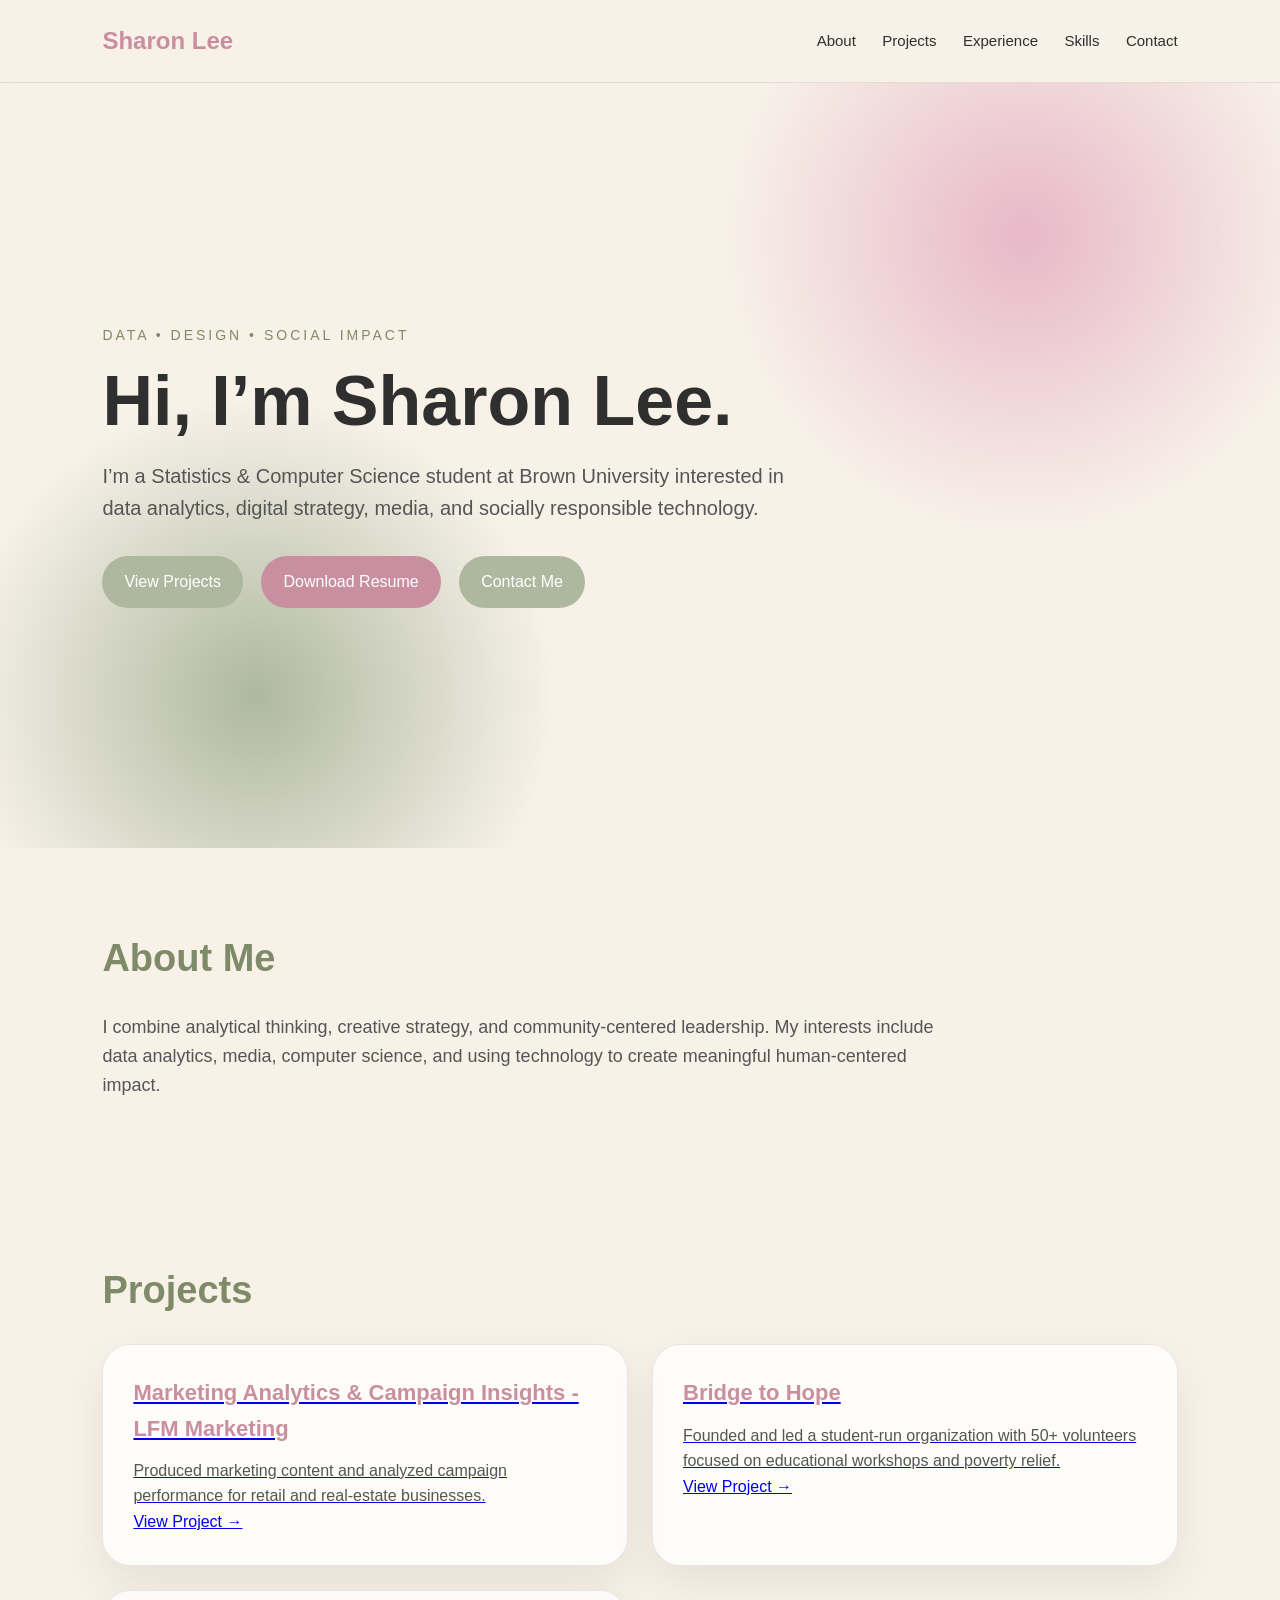
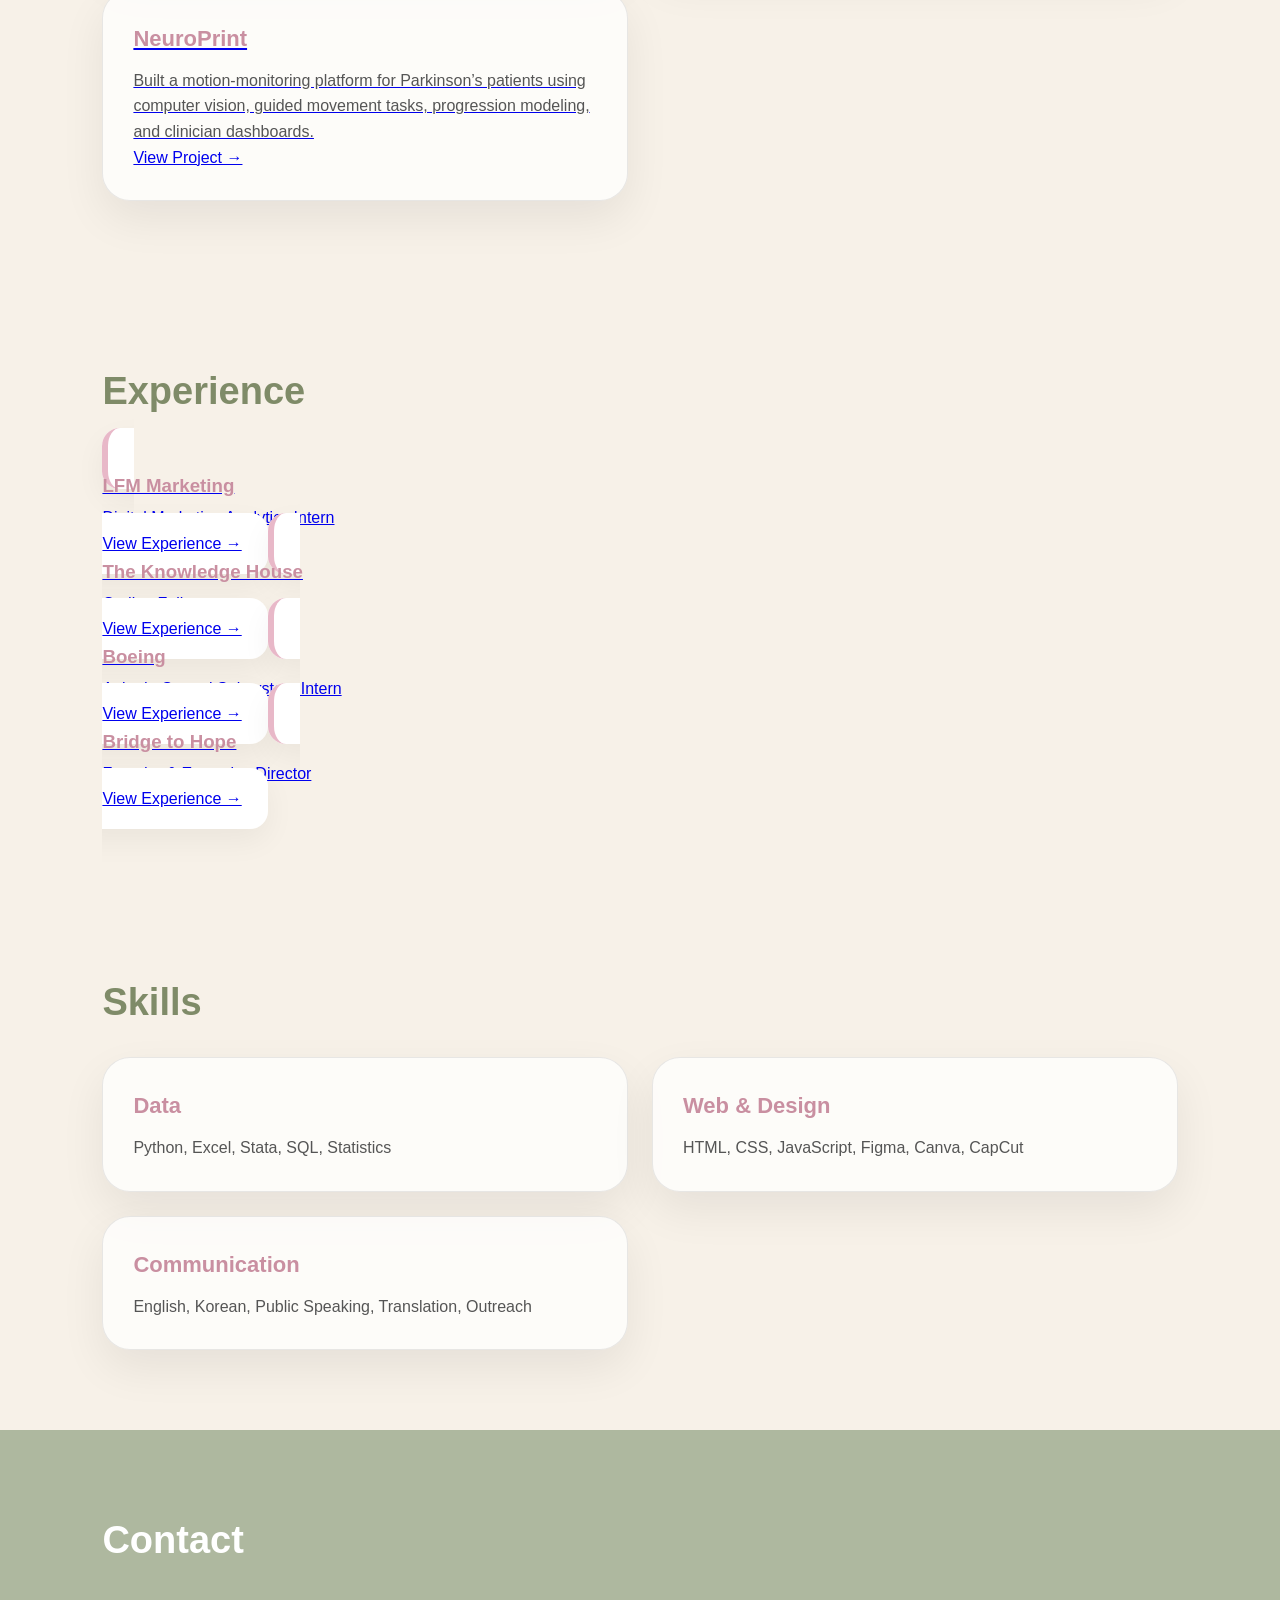
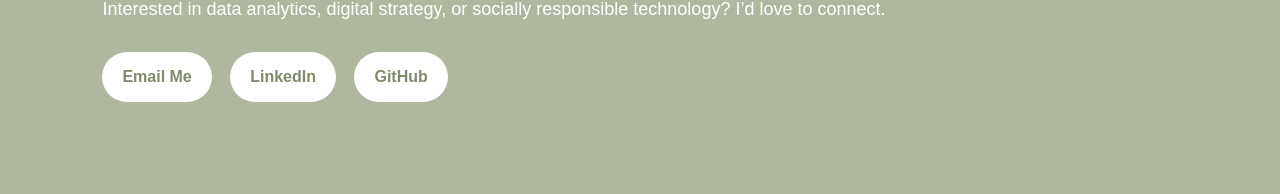
==== index.html @ d602ae99 "updated portfolio and added new subpages" ====
<!DOCTYPE html>
<html lang="en">
<head>
  <meta charset="UTF-8" />
  <meta name="viewport" content="width=device-width, initial-scale=1.0" />
  <title>Sharon Lee | Portfolio</title>
  <link rel="stylesheet" href="style.css" />
</head>
<body>

  <nav>
    <h2 class="logo">Sharon Lee</h2>
    <div class="nav-links">
      <a href="#about">About</a>
      <a href="#projects">Projects</a>
      <a href="#experience">Experience</a>
      <a href="#skills">Skills</a>
      <a href="#contact">Contact</a>
    </div>
  </nav>

  <section class="hero">
    <p class="tag">DATA • DESIGN • SOCIAL IMPACT</p>
    <h1>Hi, I’m Sharon Lee.</h1>
    <p class="hero-text">
  I’m a Statistics & Computer Science student at Brown University interested in
  data analytics, digital strategy, media, and socially responsible technology.
</p>

    <div class="buttons">
        <a href="#projects">View Projects</a>
        <a href="resume.pdf" target="_blank">Download Resume</a>
        <a href="#contact">Contact Me</a>
    </div>
  </section>

  <section id="about">
    <h2>About Me</h2>
    <p>
      I combine analytical thinking, creative strategy, and community-centered leadership.
      My interests include data analytics, media, computer science, and using technology
      to create meaningful human-centered impact.
    </p>
  </section>

  <section id="projects">
    <h2>Projects</h2>

    <div class="project-grid">
      <a class="card project-link" href="projects/marketing-analytics.html">
  <h3>Marketing Analytics & Campaign Insights - LFM Marketing</h3>
  <p>
    Produced marketing content and analyzed campaign performance for retail and
    real-estate businesses.
  </p>
  <span>View Project →</span>
</a>

      <a class="card project-link" href="projects/bridge-to-hope.html">
  <h3>Bridge to Hope</h3>
  <p>
    Founded and led a student-run organization with 50+ volunteers focused on
    educational workshops and poverty relief.
  </p>
  <span>View Project →</span>
</a>

      <a class="card project-link" href="projects/neuroprint.html">
  <h3>NeuroPrint</h3>
  <p>
    Built a motion-monitoring platform for Parkinson’s patients using computer vision,
    guided movement tasks, progression modeling, and clinician dashboards.
  </p>
  <span>View Project →</span>
</a>

    </div>
  </section>

  <section id="experience">
  <h2>Experience</h2>

  <div class="experience-grid">
    <a class="experience-item experience-link" href="experience/lfm-marketing.html">
      <h3>LFM Marketing</h3>
      <p>Digital Marketing Analytics Intern</p>
      <span>View Experience →</span>
    </a>

    <a class="experience-item experience-link" href="experience/knowledge-house.html">
      <h3>The Knowledge House</h3>
      <p>Coding Fellow</p>
      <span>View Experience →</span>
    </a>

    <a class="experience-item experience-link" href="experience/boeing.html">
      <h3>Boeing</h3>
      <p>Attitude Control Subsystem Intern</p>
      <span>View Experience →</span>
    </a>

    <a class="experience-item experience-link" href="experience/bridge-to-hope-experience.html">
      <h3>Bridge to Hope</h3>
      <p>Founder & Executive Director</p>
      <span>View Experience →</span>
    </a>
  </div>
</section>

  <section id="skills">
    <h2>Skills</h2>

    <div class="skills-grid">
      <div class="card">
        <h3>Data</h3>
        <p>Python, Excel, Stata, SQL, Statistics</p>
      </div>

      <div class="card">
        <h3>Web & Design</h3>
        <p>HTML, CSS, JavaScript, Figma, Canva, CapCut</p>
      </div>

      <div class="card">
        <h3>Communication</h3>
        <p>English, Korean, Public Speaking, Translation, Outreach</p>
      </div>
    </div>
  </section>

  <section id="contact">
  <h2>Contact</h2>
  <p>
    Interested in data analytics, digital strategy, or socially responsible technology?
    I’d love to connect.
  </p>

  <div class="contact-links">
    <a href="mailto:sharon_j_lee@brown.edu">Email Me</a>
    <a href="https://www.linkedin.com/in/sharonjooeunlee" target="_blank">LinkedIn</a>
    <a href="https://github.com/sharon-jlee" target="_blank">GitHub</a>
  </div>
</section>

  <script src="script.js"></script>
</body>
</html>
---- style.css ----
* {
  margin: 0;
  padding: 0;
  box-sizing: border-box;
}

html {
  scroll-behavior: smooth;
}

body {
  background: #f7f1e8;
  color: #2f2f2f;
  font-family: Arial, sans-serif;
  line-height: 1.6;
}

/* NAVBAR */
nav {
  position: sticky;
  top: 0;
  z-index: 10;
  background: rgba(247, 241, 232, 0.9);
  backdrop-filter: blur(10px);
  display: flex;
  justify-content: space-between;
  align-items: center;
  padding: 22px 8%;
  border-bottom: 1px solid rgba(47, 47, 47, 0.1);
}

.logo {
  color: #c98fa1;
  font-size: 24px;
}

.nav-links a {
  margin-left: 22px;
  text-decoration: none;
  color: #2f2f2f;
  font-size: 15px;
}

.nav-links a:hover {
  color: #c98fa1;
}

/* HERO */
.hero {
  min-height: 85vh;
  padding: 90px 8%;
  display: flex;
  flex-direction: column;
  justify-content: center;
  background:
    radial-gradient(circle at 80% 20%, #e8b8c8 0, transparent 25%),
    radial-gradient(circle at 20% 80%, #aeb89f 0, transparent 25%);
}

.tag {
  color: #7f8b68;
  letter-spacing: 3px;
  font-size: 14px;
  margin-bottom: 18px;
}

h1 {
  font-size: 70px;
  line-height: 1.05;
  max-width: 850px;
  margin-bottom: 22px;
}

.hero-text {
  font-size: 20px;
  max-width: 700px;
  color: #555;
}

/* BUTTONS */
.buttons {
  margin-top: 32px;
}

.buttons a {
  display: inline-block;
  margin-right: 14px;
  padding: 13px 22px;
  border-radius: 999px;
  text-decoration: none;
  color: white;
  background: #aeb89f;
  transition: 0.2s;
}

.buttons a:nth-child(2) {
  background: #c98fa1;
}

.buttons a:hover {
  transform: translateY(-3px);
}

/* GENERAL SECTIONS */
section {
  padding: 80px 8%;
}

section h2 {
  font-size: 38px;
  margin-bottom: 24px;
  color: #7f8b68;
}

section > p {
  font-size: 18px;
  max-width: 850px;
  color: #555;
}

/* PROJECTS AND SKILLS */
.project-grid,
.skills-grid {
  display: grid;
  grid-template-columns: repeat(2, 1fr);
  gap: 24px;
}

.card {
  background: rgba(255, 255, 255, 0.75);
  border: 1px solid rgba(47, 47, 47, 0.1);
  border-radius: 28px;
  padding: 30px;
  box-shadow: 0 18px 45px rgba(0, 0, 0, 0.07);
  transition: 0.2s;
}

.card:hover {
  transform: translateY(-5px);
}

.card h3 {
  color: #c98fa1;
  font-size: 22px;
  margin-bottom: 12px;
}

.card p {
  color: #555;
}

/* EXPERIENCE */
.experience-item {
  background: white;
  border-left: 6px solid #e8b8c8;
  padding: 22px 26px;
  margin-bottom: 18px;
  border-radius: 18px;
  box-shadow: 0 12px 30px rgba(0,0,0,0.05);
}

.experience-item h3 {
  color: #c98fa1;
  margin-bottom: 4px;
}

/* CONTACT */
#contact {
  background: #aeb89f;
  color: white;
}

#contact h2 {
  color: white;
}

#contact p {
  color: white;
  font-size: 18px;
}

.contact-links {
  margin-top: 28px;
}

.contact-links a {
  display: inline-block;
  margin-right: 14px;
  margin-bottom: 12px;
  padding: 12px 20px;
  background: white;
  color: #7f8b68;
  text-decoration: none;
  border-radius: 999px;
  font-weight: bold;
  transition: 0.2s;
}

.contact-links a:hover {
  transform: translateY(-3px);
  background: #f7f1e8;
}

/* MOBILE */
@media (max-width: 800px) {
  nav {
    flex-direction: column;
    gap: 12px;
  }

  .nav-links {
    display: flex;
    flex-wrap: wrap;
    justify-content: center;
  }

  .nav-links a {
    margin: 6px 10px;
  }

  h1 {
    font-size: 46px;
  }

  .hero {
    padding: 70px 6%;
  }

  section {
    padding: 60px 6%;
  }

  .project-grid,
  .skills-grid {
    grid-template-columns: 1fr;
  }
}
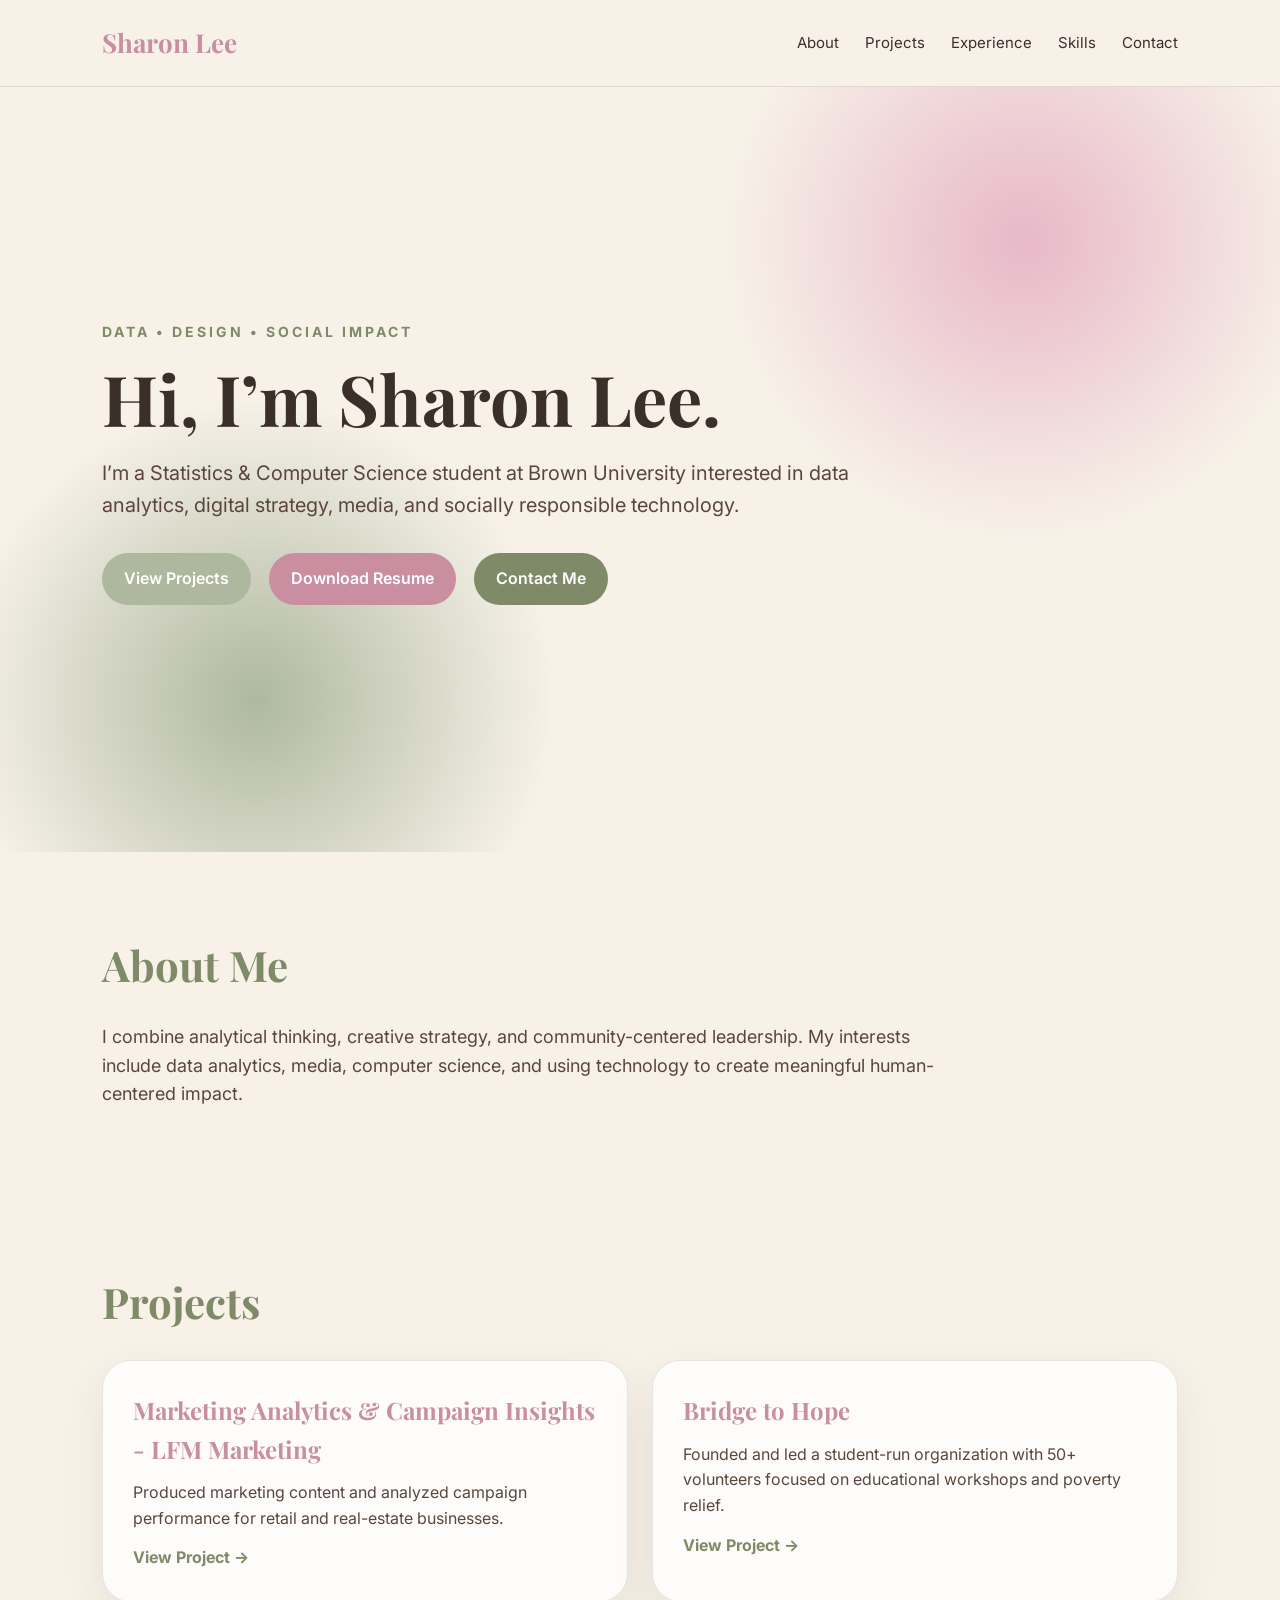
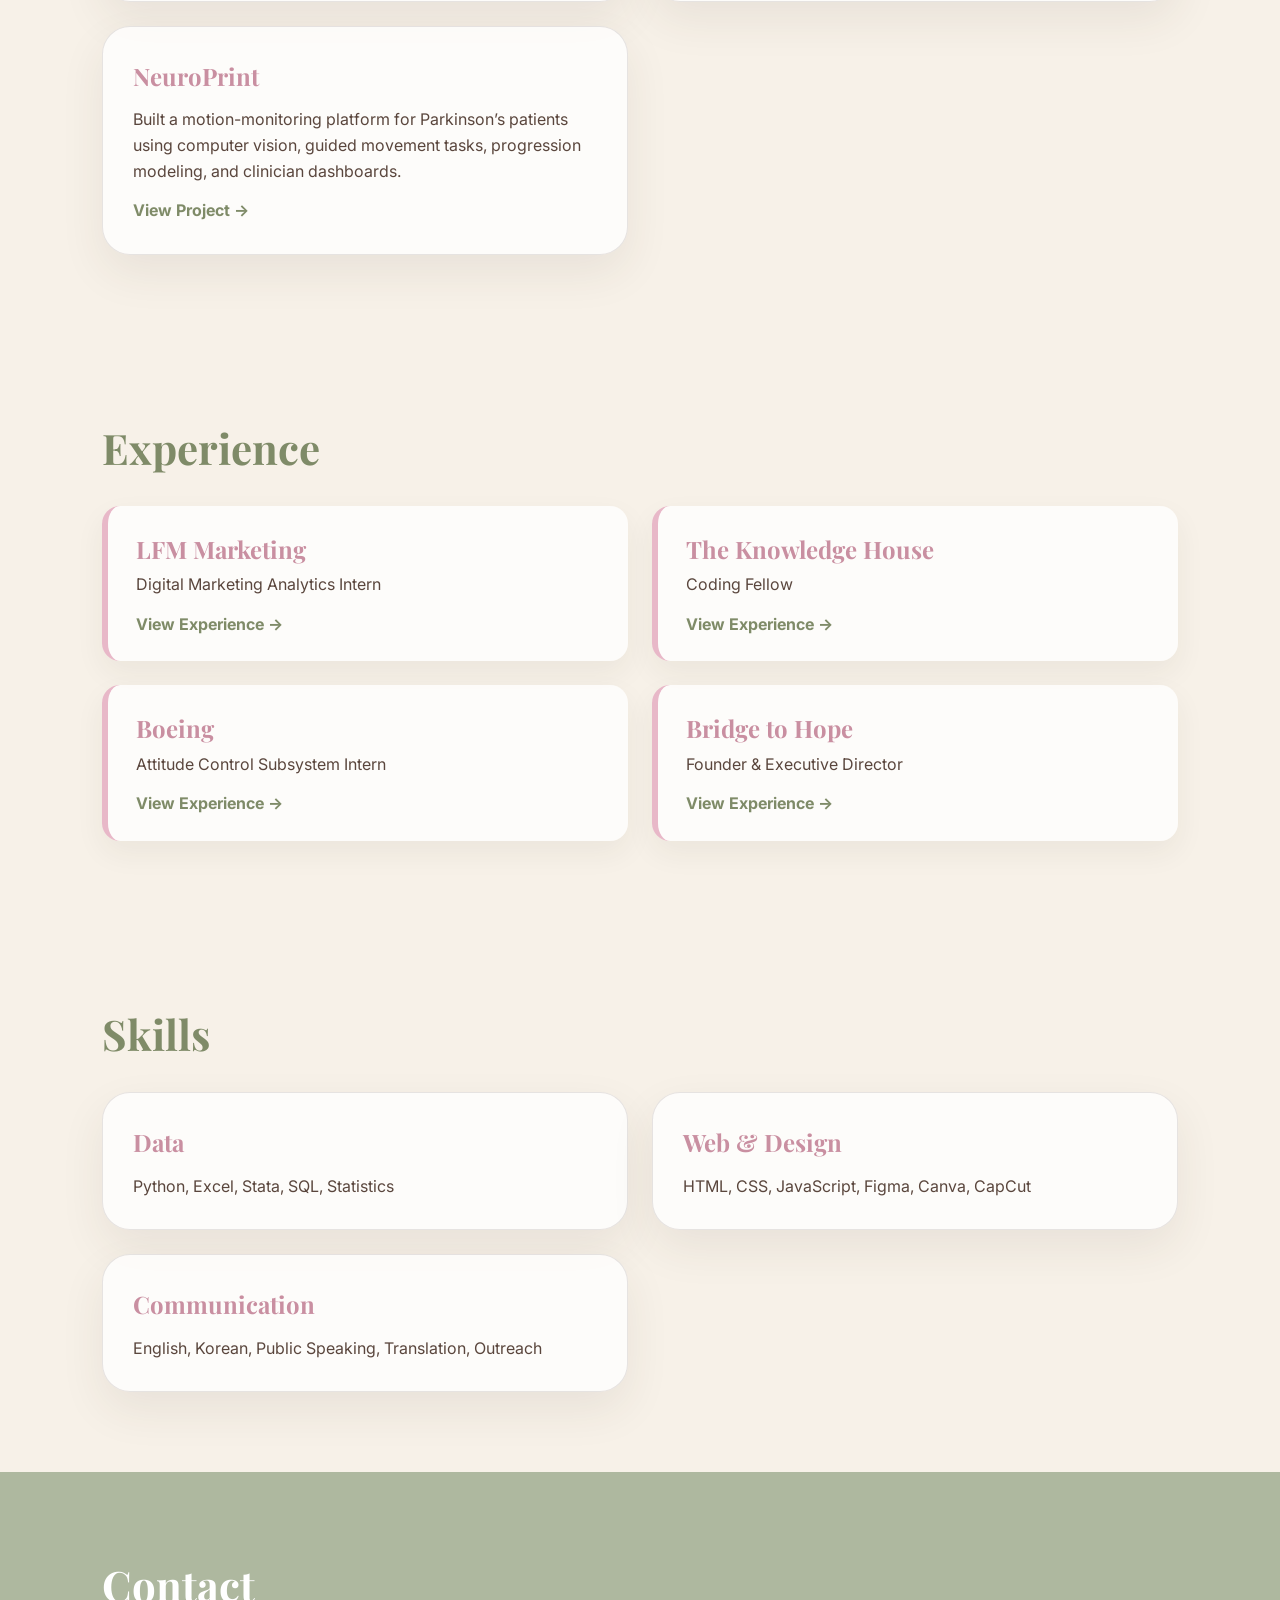
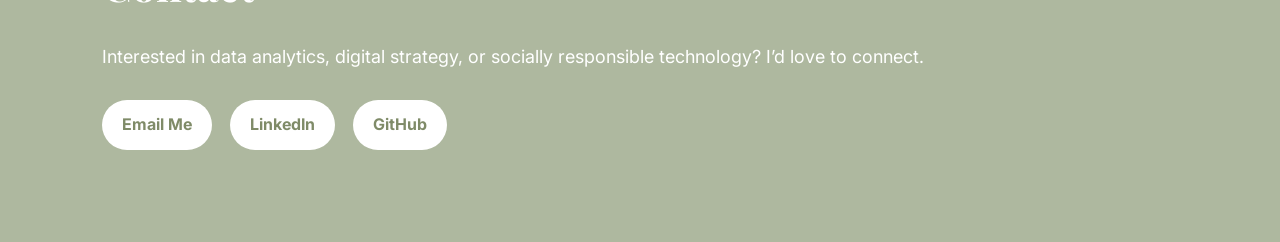
==== commit 512926d6: "update portfolio and fix subpage folders" ====
--- a/index.html
+++ b/index.html
@@ -23,14 +23,14 @@
     <p class="tag">DATA • DESIGN • SOCIAL IMPACT</p>
     <h1>Hi, I’m Sharon Lee.</h1>
     <p class="hero-text">
-  I’m a Statistics & Computer Science student at Brown University interested in
-  data analytics, digital strategy, media, and socially responsible technology.
-</p>
+      I’m a Statistics & Computer Science student at Brown University interested in
+      data analytics, digital strategy, media, and socially responsible technology.
+    </p>
 
     <div class="buttons">
-        <a href="#projects">View Projects</a>
-        <a href="resume.pdf" target="_blank">Download Resume</a>
-        <a href="#contact">Contact Me</a>
+      <a href="#projects">View Projects</a>
+      <a href="resume.pdf" target="_blank">Download Resume</a>
+      <a href="#contact">Contact Me</a>
     </div>
   </section>
 
@@ -48,64 +48,63 @@
 
     <div class="project-grid">
       <a class="card project-link" href="projects/marketing-analytics.html">
-  <h3>Marketing Analytics & Campaign Insights - LFM Marketing</h3>
-  <p>
-    Produced marketing content and analyzed campaign performance for retail and
-    real-estate businesses.
-  </p>
-  <span>View Project →</span>
-</a>
+        <h3>Marketing Analytics & Campaign Insights - LFM Marketing</h3>
+        <p>
+          Produced marketing content and analyzed campaign performance for retail
+          and real-estate businesses.
+        </p>
+        <span>View Project →</span>
+      </a>
 
       <a class="card project-link" href="projects/bridge-to-hope.html">
-  <h3>Bridge to Hope</h3>
-  <p>
-    Founded and led a student-run organization with 50+ volunteers focused on
-    educational workshops and poverty relief.
-  </p>
-  <span>View Project →</span>
-</a>
+        <h3>Bridge to Hope</h3>
+        <p>
+          Founded and led a student-run organization with 50+ volunteers focused on
+          educational workshops and poverty relief.
+        </p>
+        <span>View Project →</span>
+      </a>
 
       <a class="card project-link" href="projects/neuroprint.html">
-  <h3>NeuroPrint</h3>
-  <p>
-    Built a motion-monitoring platform for Parkinson’s patients using computer vision,
-    guided movement tasks, progression modeling, and clinician dashboards.
-  </p>
-  <span>View Project →</span>
-</a>
-
+        <h3>NeuroPrint</h3>
+        <p>
+          Built a motion-monitoring platform for Parkinson’s patients using computer
+          vision, guided movement tasks, progression modeling, and clinician dashboards.
+        </p>
+        <span>View Project →</span>
+      </a>
     </div>
   </section>
 
   <section id="experience">
-  <h2>Experience</h2>
+    <h2>Experience</h2>
 
-  <div class="experience-grid">
-    <a class="experience-item experience-link" href="experience/lfm-marketing.html">
-      <h3>LFM Marketing</h3>
-      <p>Digital Marketing Analytics Intern</p>
-      <span>View Experience →</span>
-    </a>
+    <div class="experience-grid">
+      <a class="experience-item experience-link" href="experience/lfm-marketing.html">
+        <h3>LFM Marketing</h3>
+        <p>Digital Marketing Analytics Intern</p>
+        <span>View Experience →</span>
+      </a>
 
-    <a class="experience-item experience-link" href="experience/knowledge-house.html">
-      <h3>The Knowledge House</h3>
-      <p>Coding Fellow</p>
-      <span>View Experience →</span>
-    </a>
+      <a class="experience-item experience-link" href="experience/knowledge-house.html">
+        <h3>The Knowledge House</h3>
+        <p>Coding Fellow</p>
+        <span>View Experience →</span>
+      </a>
 
-    <a class="experience-item experience-link" href="experience/boeing.html">
-      <h3>Boeing</h3>
-      <p>Attitude Control Subsystem Intern</p>
-      <span>View Experience →</span>
-    </a>
+      <a class="experience-item experience-link" href="experience/boeing.html">
+        <h3>Boeing</h3>
+        <p>Attitude Control Subsystem Intern</p>
+        <span>View Experience →</span>
+      </a>
 
-    <a class="experience-item experience-link" href="experience/bridge-to-hope-experience.html">
-      <h3>Bridge to Hope</h3>
-      <p>Founder & Executive Director</p>
-      <span>View Experience →</span>
-    </a>
-  </div>
-</section>
+      <a class="experience-item experience-link" href="experience/bridge-to-hope-experience.html">
+        <h3>Bridge to Hope</h3>
+        <p>Founder & Executive Director</p>
+        <span>View Experience →</span>
+      </a>
+    </div>
+  </section>
 
   <section id="skills">
     <h2>Skills</h2>
@@ -129,18 +128,18 @@
   </section>
 
   <section id="contact">
-  <h2>Contact</h2>
-  <p>
-    Interested in data analytics, digital strategy, or socially responsible technology?
-    I’d love to connect.
-  </p>
+    <h2>Contact</h2>
+    <p>
+      Interested in data analytics, digital strategy, or socially responsible technology?
+      I’d love to connect.
+    </p>
 
-  <div class="contact-links">
-    <a href="mailto:sharon_j_lee@brown.edu">Email Me</a>
-    <a href="https://www.linkedin.com/in/sharonjooeunlee" target="_blank">LinkedIn</a>
-    <a href="https://github.com/sharon-jlee" target="_blank">GitHub</a>
-  </div>
-</section>
+    <div class="contact-links">
+      <a href="mailto:sharon_j_lee@brown.edu">Email Me</a>
+      <a href="https://www.linkedin.com/in/YOUR-LINKEDIN-USERNAME" target="_blank">LinkedIn</a>
+      <a href="https://github.com/YOUR-GITHUB-USERNAME" target="_blank">GitHub</a>
+    </div>
+  </section>
 
   <script src="script.js"></script>
 </body>
--- a/style.css
+++ b/style.css
@@ -1,3 +1,5 @@
+@import url('https://fonts.googleapis.com/css2?family=Inter:wght@400;500;600;700&family=Playfair+Display:wght@500;600;700&display=swap');
+
 * {
   margin: 0;
   padding: 0;
@@ -10,12 +12,15 @@
 
 body {
   background: #f7f1e8;
-  color: #2f2f2f;
-  font-family: Arial, sans-serif;
+  color: #3b2f2a;
+  font-family: "Inter", Arial, sans-serif;
   line-height: 1.6;
 }
 
-/* NAVBAR */
+h1, h2, h3, .logo {
+  font-family: "Playfair Display", Georgia, serif;
+}
+
 nav {
   position: sticky;
   top: 0;
@@ -26,18 +31,18 @@
   justify-content: space-between;
   align-items: center;
   padding: 22px 8%;
-  border-bottom: 1px solid rgba(47, 47, 47, 0.1);
+  border-bottom: 1px solid rgba(59, 47, 42, 0.12);
 }
 
 .logo {
   color: #c98fa1;
-  font-size: 24px;
+  font-size: 26px;
 }
 
 .nav-links a {
   margin-left: 22px;
   text-decoration: none;
-  color: #2f2f2f;
+  color: #3b2f2a;
   font-size: 15px;
 }
 
@@ -45,7 +50,6 @@
   color: #c98fa1;
 }
 
-/* HERO */
 .hero {
   min-height: 85vh;
   padding: 90px 8%;
@@ -62,6 +66,7 @@
   letter-spacing: 3px;
   font-size: 14px;
   margin-bottom: 18px;
+  font-weight: 700;
 }
 
 h1 {
@@ -69,15 +74,15 @@
   line-height: 1.05;
   max-width: 850px;
   margin-bottom: 22px;
+  color: #3b2f2a;
 }
 
 .hero-text {
   font-size: 20px;
-  max-width: 700px;
-  color: #555;
-}
-
-/* BUTTONS */
+  max-width: 760px;
+  color: #5a463d;
+}
+
 .buttons {
   margin-top: 32px;
 }
@@ -85,29 +90,34 @@
 .buttons a {
   display: inline-block;
   margin-right: 14px;
+  margin-bottom: 12px;
   padding: 13px 22px;
   border-radius: 999px;
   text-decoration: none;
   color: white;
   background: #aeb89f;
   transition: 0.2s;
+  font-weight: 600;
 }
 
 .buttons a:nth-child(2) {
   background: #c98fa1;
 }
 
+.buttons a:nth-child(3) {
+  background: #7f8b68;
+}
+
 .buttons a:hover {
   transform: translateY(-3px);
 }
 
-/* GENERAL SECTIONS */
 section {
   padding: 80px 8%;
 }
 
 section h2 {
-  font-size: 38px;
+  font-size: 42px;
   margin-bottom: 24px;
   color: #7f8b68;
 }
@@ -115,23 +125,23 @@
 section > p {
   font-size: 18px;
   max-width: 850px;
-  color: #555;
-}
-
-/* PROJECTS AND SKILLS */
+  color: #5a463d;
+}
+
 .project-grid,
-.skills-grid {
+.skills-grid,
+.experience-grid {
   display: grid;
   grid-template-columns: repeat(2, 1fr);
   gap: 24px;
 }
 
 .card {
-  background: rgba(255, 255, 255, 0.75);
-  border: 1px solid rgba(47, 47, 47, 0.1);
+  background: rgba(255, 255, 255, 0.78);
+  border: 1px solid rgba(59, 47, 42, 0.12);
   border-radius: 28px;
   padding: 30px;
-  box-shadow: 0 18px 45px rgba(0, 0, 0, 0.07);
+  box-shadow: 0 18px 45px rgba(59, 47, 42, 0.08);
   transition: 0.2s;
 }
 
@@ -141,30 +151,57 @@
 
 .card h3 {
   color: #c98fa1;
-  font-size: 22px;
+  font-size: 24px;
   margin-bottom: 12px;
 }
 
 .card p {
-  color: #555;
-}
-
-/* EXPERIENCE */
+  color: #5a463d;
+}
+
+.project-link,
+.experience-link {
+  display: block;
+  text-decoration: none;
+  color: inherit;
+}
+
+.project-link *,
+.experience-link * {
+  text-decoration: none;
+}
+
+.project-link span,
+.experience-link span {
+  display: inline-block;
+  margin-top: 14px;
+  color: #7f8b68;
+  font-weight: 700;
+}
+
 .experience-item {
-  background: white;
+  background: rgba(255, 255, 255, 0.78);
   border-left: 6px solid #e8b8c8;
-  padding: 22px 26px;
-  margin-bottom: 18px;
+  padding: 24px 28px;
   border-radius: 18px;
-  box-shadow: 0 12px 30px rgba(0,0,0,0.05);
+  box-shadow: 0 12px 30px rgba(59, 47, 42, 0.06);
+  transition: 0.2s;
+}
+
+.experience-item:hover {
+  transform: translateY(-5px);
 }
 
 .experience-item h3 {
   color: #c98fa1;
   margin-bottom: 4px;
-}
-
-/* CONTACT */
+  font-size: 24px;
+}
+
+.experience-item p {
+  color: #5a463d;
+}
+
 #contact {
   background: #aeb89f;
   color: white;
@@ -192,7 +229,7 @@
   color: #7f8b68;
   text-decoration: none;
   border-radius: 999px;
-  font-weight: bold;
+  font-weight: 700;
   transition: 0.2s;
 }
 
@@ -201,7 +238,66 @@
   background: #f7f1e8;
 }
 
-/* MOBILE */
+.project-page {
+  max-width: 950px;
+  margin: 0 auto;
+}
+
+.project-page h1 {
+  font-size: 56px;
+  margin-bottom: 24px;
+}
+
+.project-page h2 {
+  margin-top: 50px;
+}
+
+.project-page p {
+  color: #5a463d;
+  font-size: 18px;
+  max-width: 850px;
+}
+
+.project-buttons {
+  margin-top: 35px;
+  margin-bottom: 20px;
+}
+
+.project-buttons a {
+  display: inline-block;
+  padding: 12px 20px;
+  background: #c98fa1;
+  color: white;
+  text-decoration: none;
+  border-radius: 999px;
+  font-weight: 700;
+  transition: 0.2s;
+  margin-right: 10px;
+  margin-bottom: 10px;
+}
+
+.project-buttons a:hover {
+  transform: translateY(-3px);
+  background: #b77f91;
+}
+
+.back-button {
+  display: inline-block;
+  margin-top: 25px;
+  padding: 12px 20px;
+  background: #aeb89f;
+  color: white;
+  text-decoration: none;
+  border-radius: 999px;
+  font-weight: 700;
+  transition: 0.2s;
+}
+
+.back-button:hover {
+  transform: translateY(-3px);
+  background: #7f8b68;
+}
+
 @media (max-width: 800px) {
   nav {
     flex-direction: column;
@@ -222,6 +318,10 @@
     font-size: 46px;
   }
 
+  .project-page h1 {
+    font-size: 42px;
+  }
+
   .hero {
     padding: 70px 6%;
   }
@@ -231,7 +331,8 @@
   }
 
   .project-grid,
-  .skills-grid {
+  .skills-grid,
+  .experience-grid {
     grid-template-columns: 1fr;
   }
 }
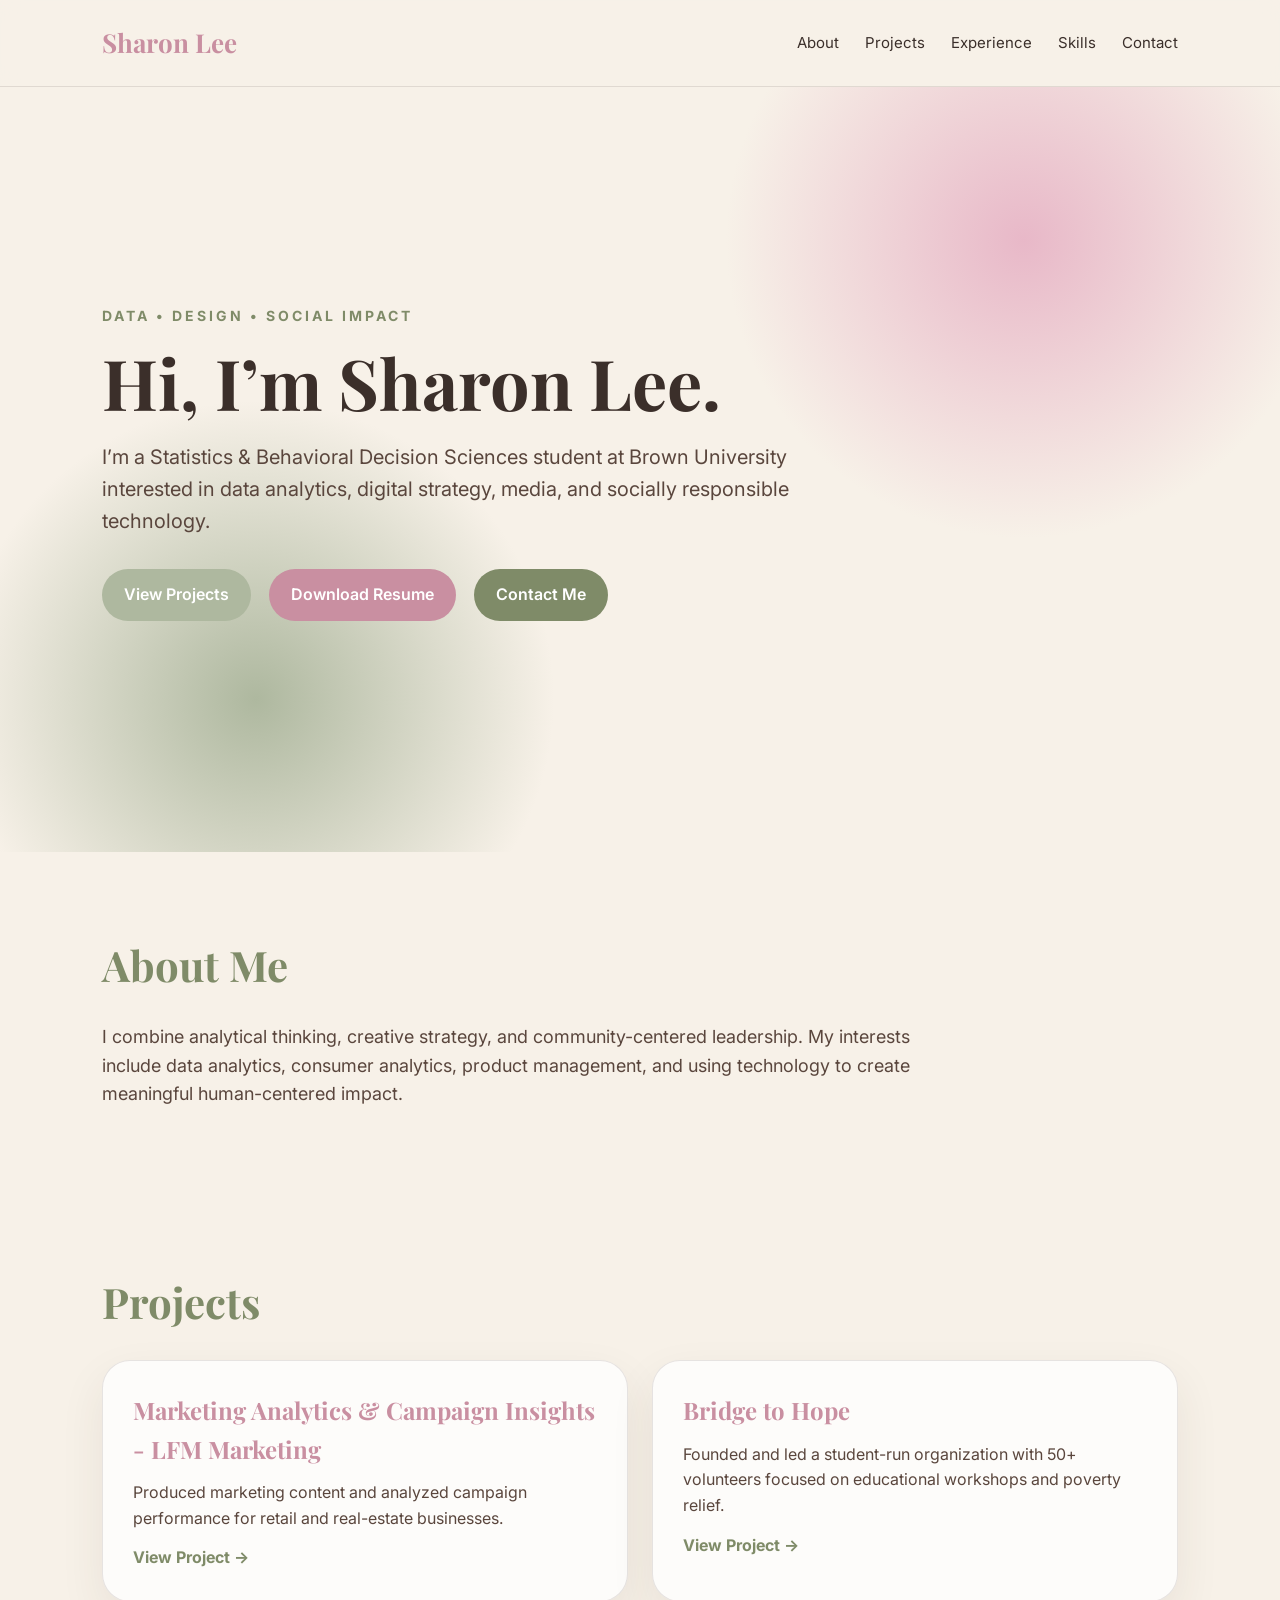
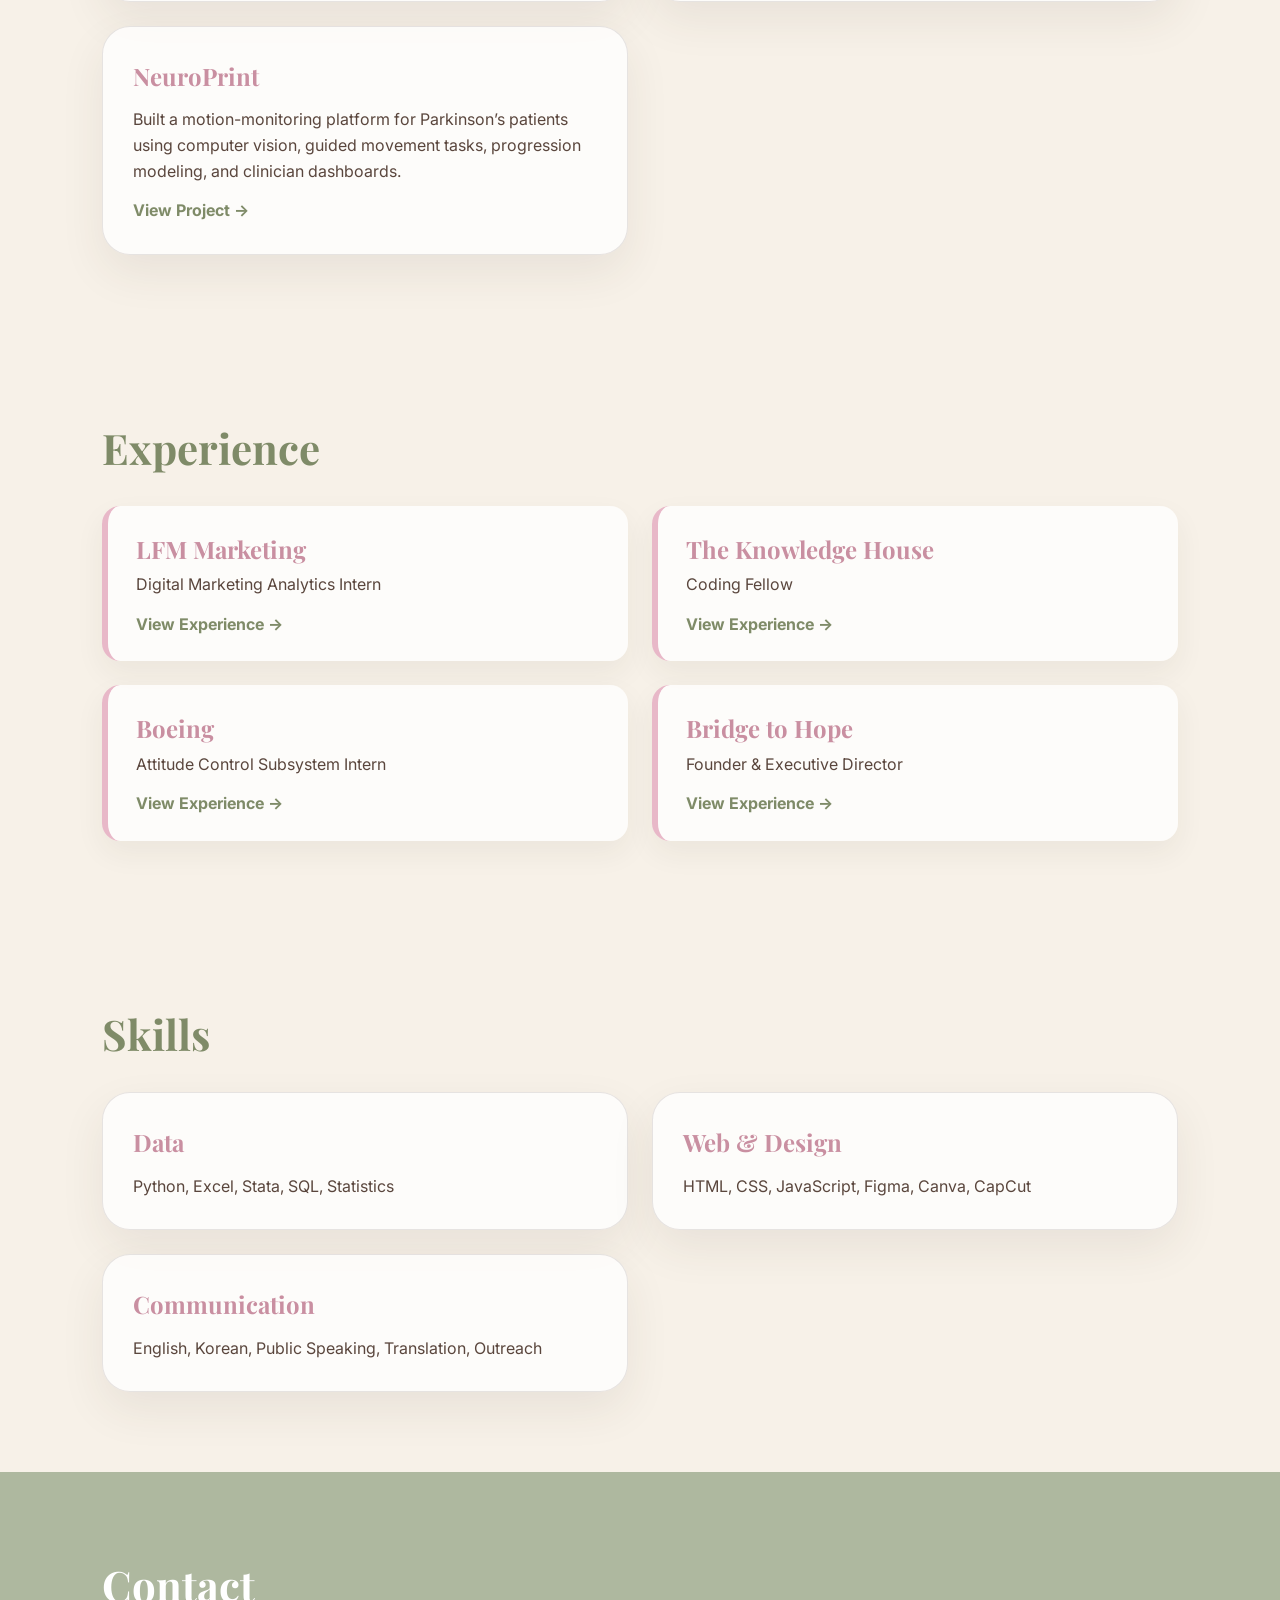
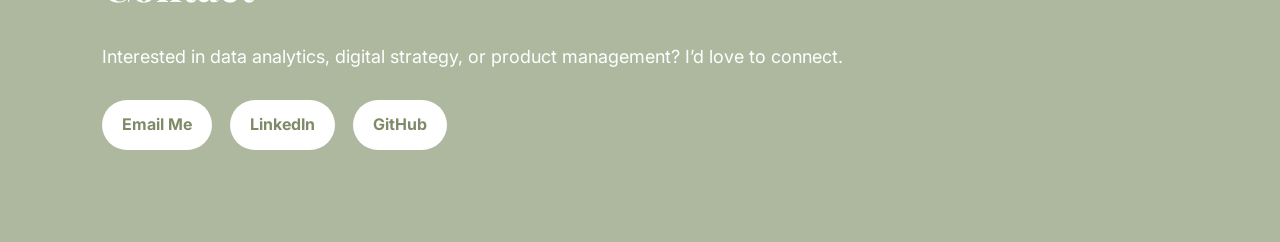
==== commit b09ab2ea: "Update academic focus and interests in index.html" ====
--- a/index.html
+++ b/index.html
@@ -23,7 +23,7 @@
     <p class="tag">DATA • DESIGN • SOCIAL IMPACT</p>
     <h1>Hi, I’m Sharon Lee.</h1>
     <p class="hero-text">
-      I’m a Statistics & Computer Science student at Brown University interested in
+      I’m a Statistics & Behavioral Decision Sciences student at Brown University interested in
       data analytics, digital strategy, media, and socially responsible technology.
     </p>
 
@@ -38,7 +38,7 @@
     <h2>About Me</h2>
     <p>
       I combine analytical thinking, creative strategy, and community-centered leadership.
-      My interests include data analytics, media, computer science, and using technology
+      My interests include data analytics, consumer analytics, product management, and using technology
       to create meaningful human-centered impact.
     </p>
   </section>
@@ -130,17 +130,17 @@
   <section id="contact">
     <h2>Contact</h2>
     <p>
-      Interested in data analytics, digital strategy, or socially responsible technology?
+      Interested in data analytics, digital strategy, or product management?
       I’d love to connect.
     </p>
 
     <div class="contact-links">
       <a href="mailto:sharon_j_lee@brown.edu">Email Me</a>
-      <a href="https://www.linkedin.com/in/YOUR-LINKEDIN-USERNAME" target="_blank">LinkedIn</a>
-      <a href="https://github.com/YOUR-GITHUB-USERNAME" target="_blank">GitHub</a>
+      <a href="https://www.linkedin.com/in/sharonjooeunlee" target="_blank">LinkedIn</a>
+      <a href="https://github.com/sharon-jlee" target="_blank">GitHub</a>
     </div>
   </section>
 
   <script src="script.js"></script>
 </body>
-</html>+</html>
--- a/style.css
+++ b/style.css
@@ -335,4 +335,95 @@
   .experience-grid {
     grid-template-columns: 1fr;
   }
+}
+.instagram-section {
+  margin-top: 35px;
+  margin-bottom: 35px;
+  text-align: center;
+}
+
+.instagram-section h2 {
+  margin-bottom: 20px;
+}
+
+.instagram-section .instagram-media {
+  margin: 0 auto !important;
+  max-width: 380px !important;
+  width: 100% !important;
+  border-radius: 20px !important;
+  overflow: hidden;
+}
+
+.instagram-section {
+  margin-top: 40px;
+  margin-bottom: 40px;
+  text-align: center;
+}
+
+.instagram-section h2 {
+  margin-bottom: 20px;
+}
+
+.instagram-section .instagram-media {
+  margin: 0 auto !important;
+  max-width: 380px !important;
+  width: 100% !important;
+  border-radius: 20px !important;
+  overflow: hidden;
+}
+.instagram-section {
+  margin-top: 40px;
+  margin-bottom: 40px;
+  text-align: center;
+}
+
+.instagram-section h2 {
+  margin-bottom: 20px;
+}
+
+.instagram-cover {
+  width: 100%;
+  max-width: 360px;
+  border-radius: 20px;
+  box-shadow: 0 18px 45px rgba(59, 47, 42, 0.12);
+  border: 1px solid rgba(59, 47, 42, 0.12);
+  display: block;
+  margin: 0 auto;
+  transition: 0.2s;
+}
+
+.instagram-cover:hover {
+  transform: translateY(-4px);
+}
+
+.caption {
+  text-align: center;
+  margin-top: 12px;
+  font-size: 15px;
+  color: #5a463d;
+}
+.video-section {
+  margin-top: 40px;
+  margin-bottom: 40px;
+}
+
+.video-section h2 {
+  margin-bottom: 20px;
+}
+
+.video-section iframe {
+  width: 100%;
+  max-width: 760px;
+  height: 430px;
+  border: none;
+  border-radius: 24px;
+  box-shadow: 0 18px 45px rgba(59, 47, 42, 0.12);
+  display: block;
+  margin: 0 auto;
+}
+
+@media (max-width: 800px) {
+  .video-section iframe {
+    height: 240px;
+  }
 }
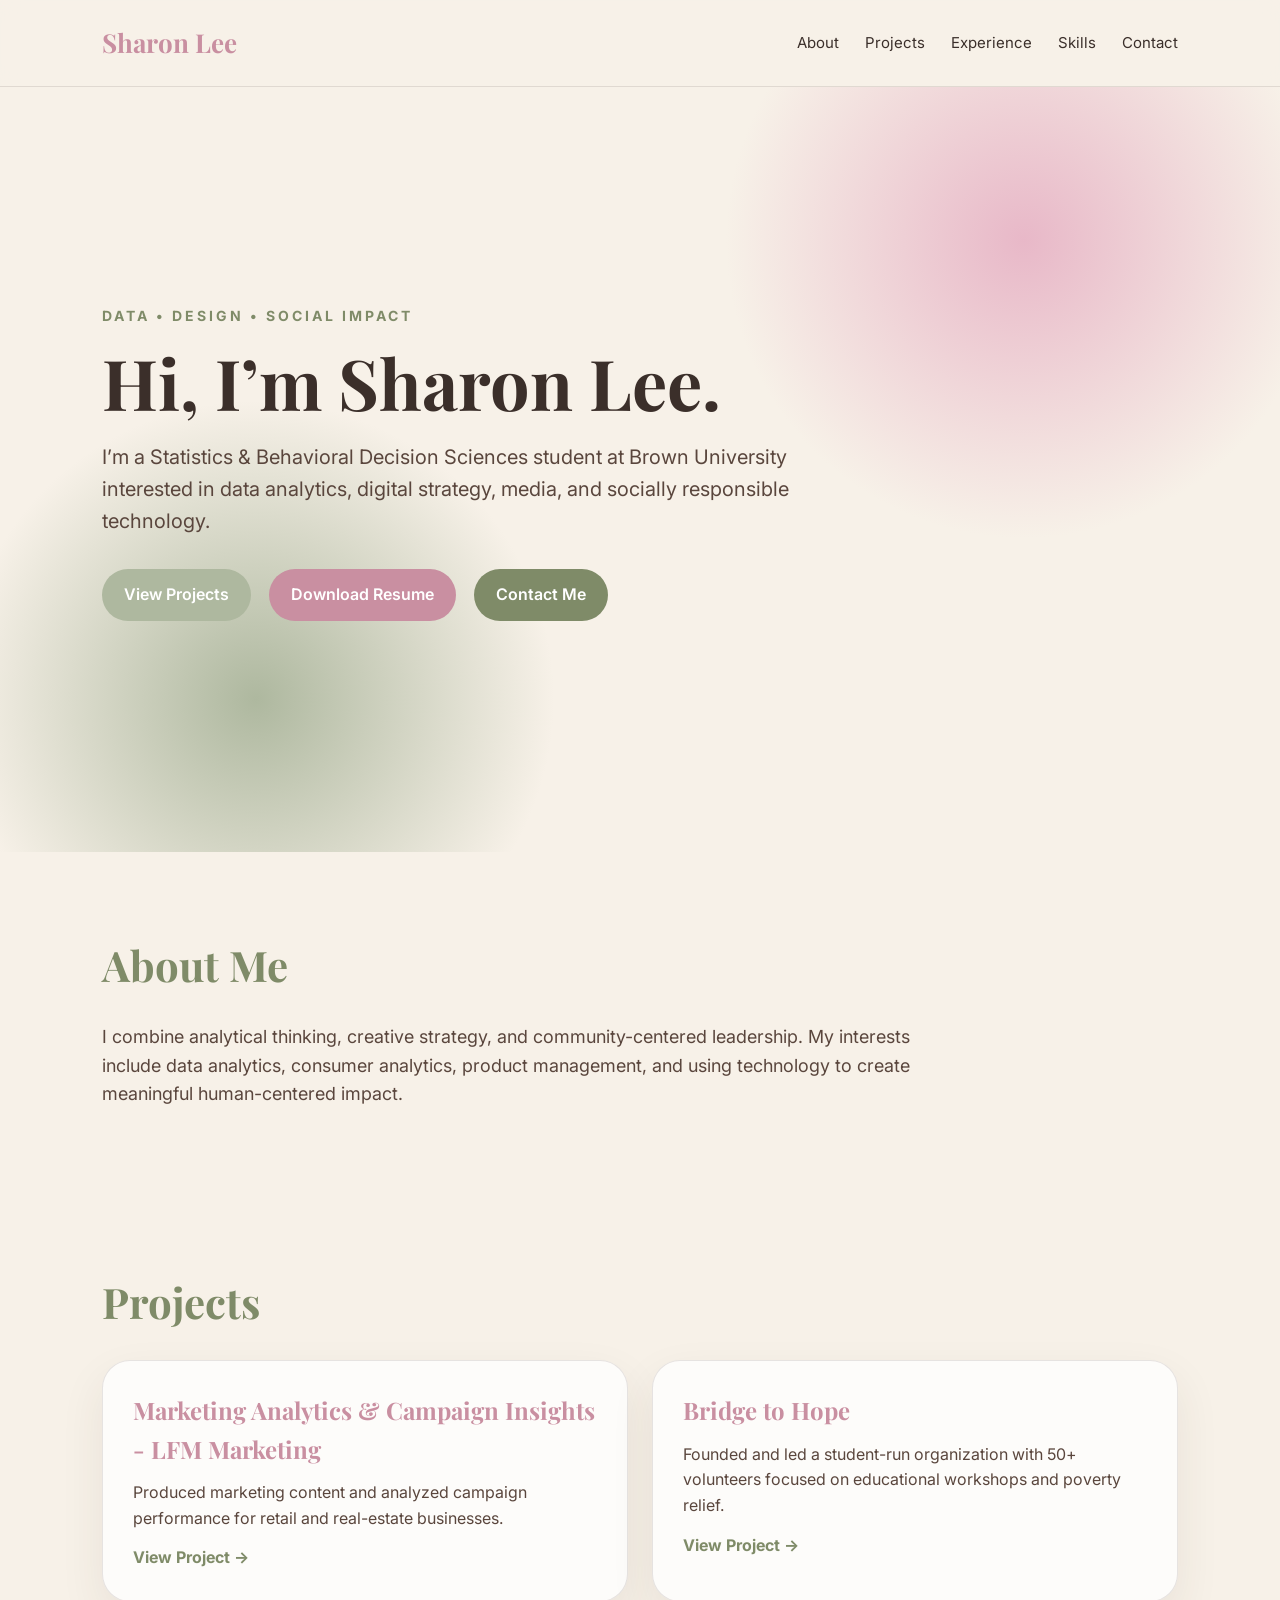
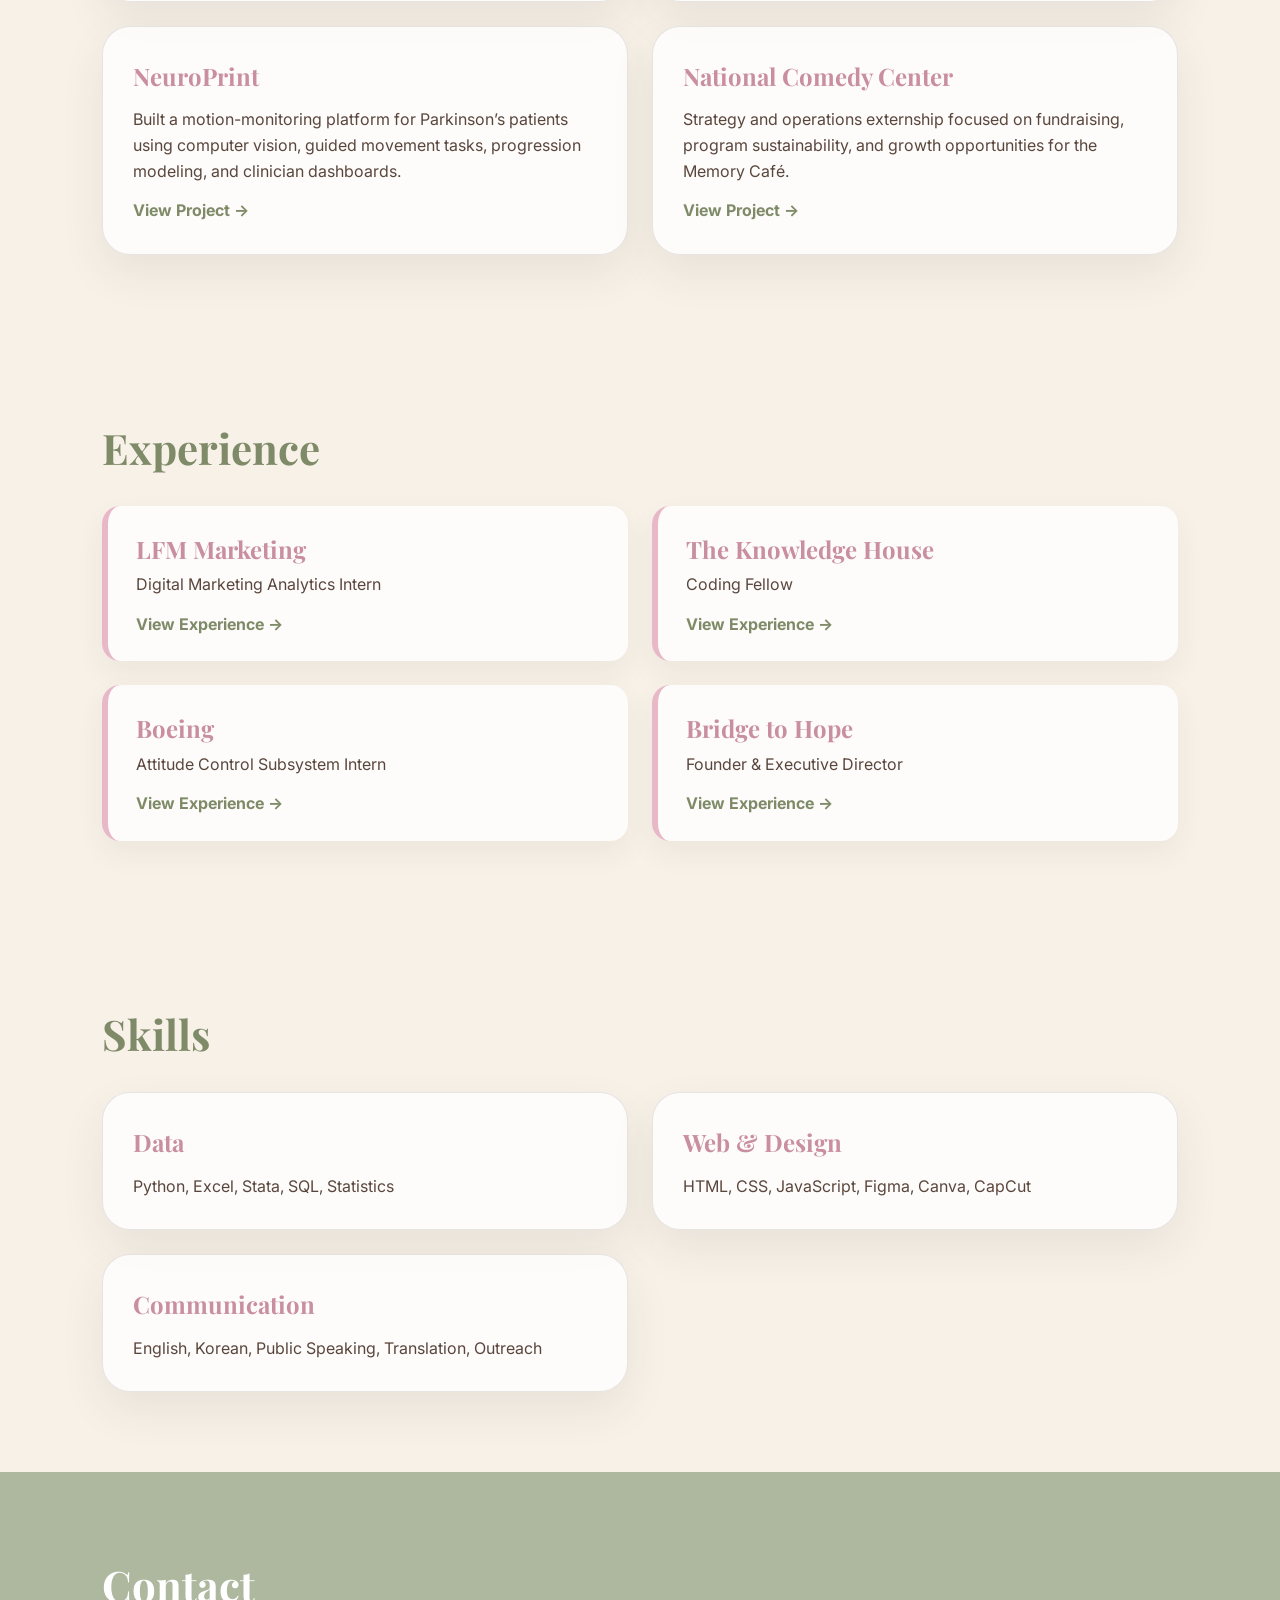
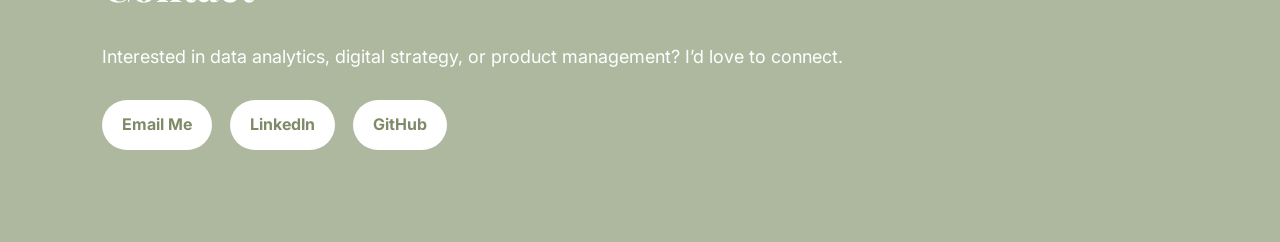
==== commit 61469efc: "Add National Comedy Center project link to index.html" ====
--- a/index.html
+++ b/index.html
@@ -73,6 +73,21 @@
         </p>
         <span>View Project →</span>
       </a>
+      
+      <a class="card project-link"
+   href="projects/ncc-memory-cafe.html">
+
+  <h3>National Comedy Center</h3>
+
+  <p>
+    Strategy and operations externship focused on
+    fundraising, program sustainability, and
+    growth opportunities for the Memory Café.
+  </p>
+
+  <span>View Project →</span>
+
+</a>
     </div>
   </section>
 
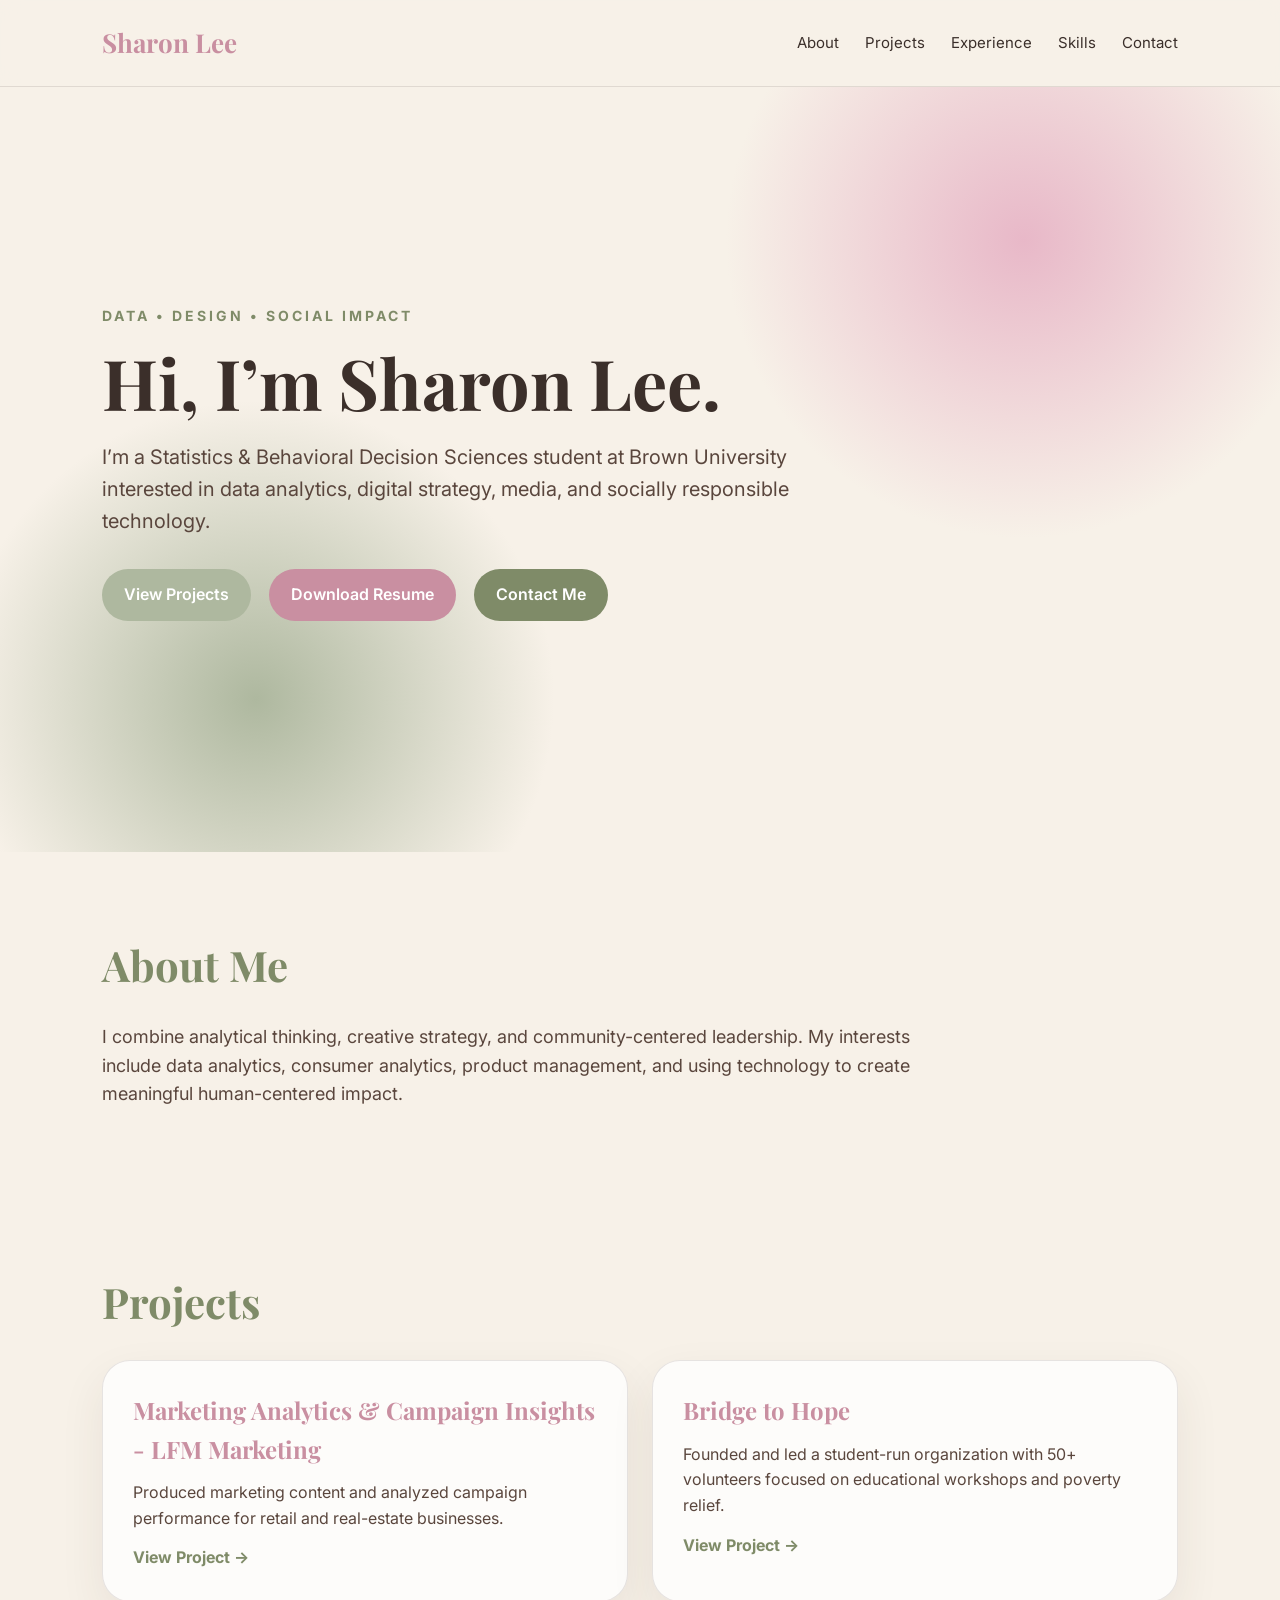
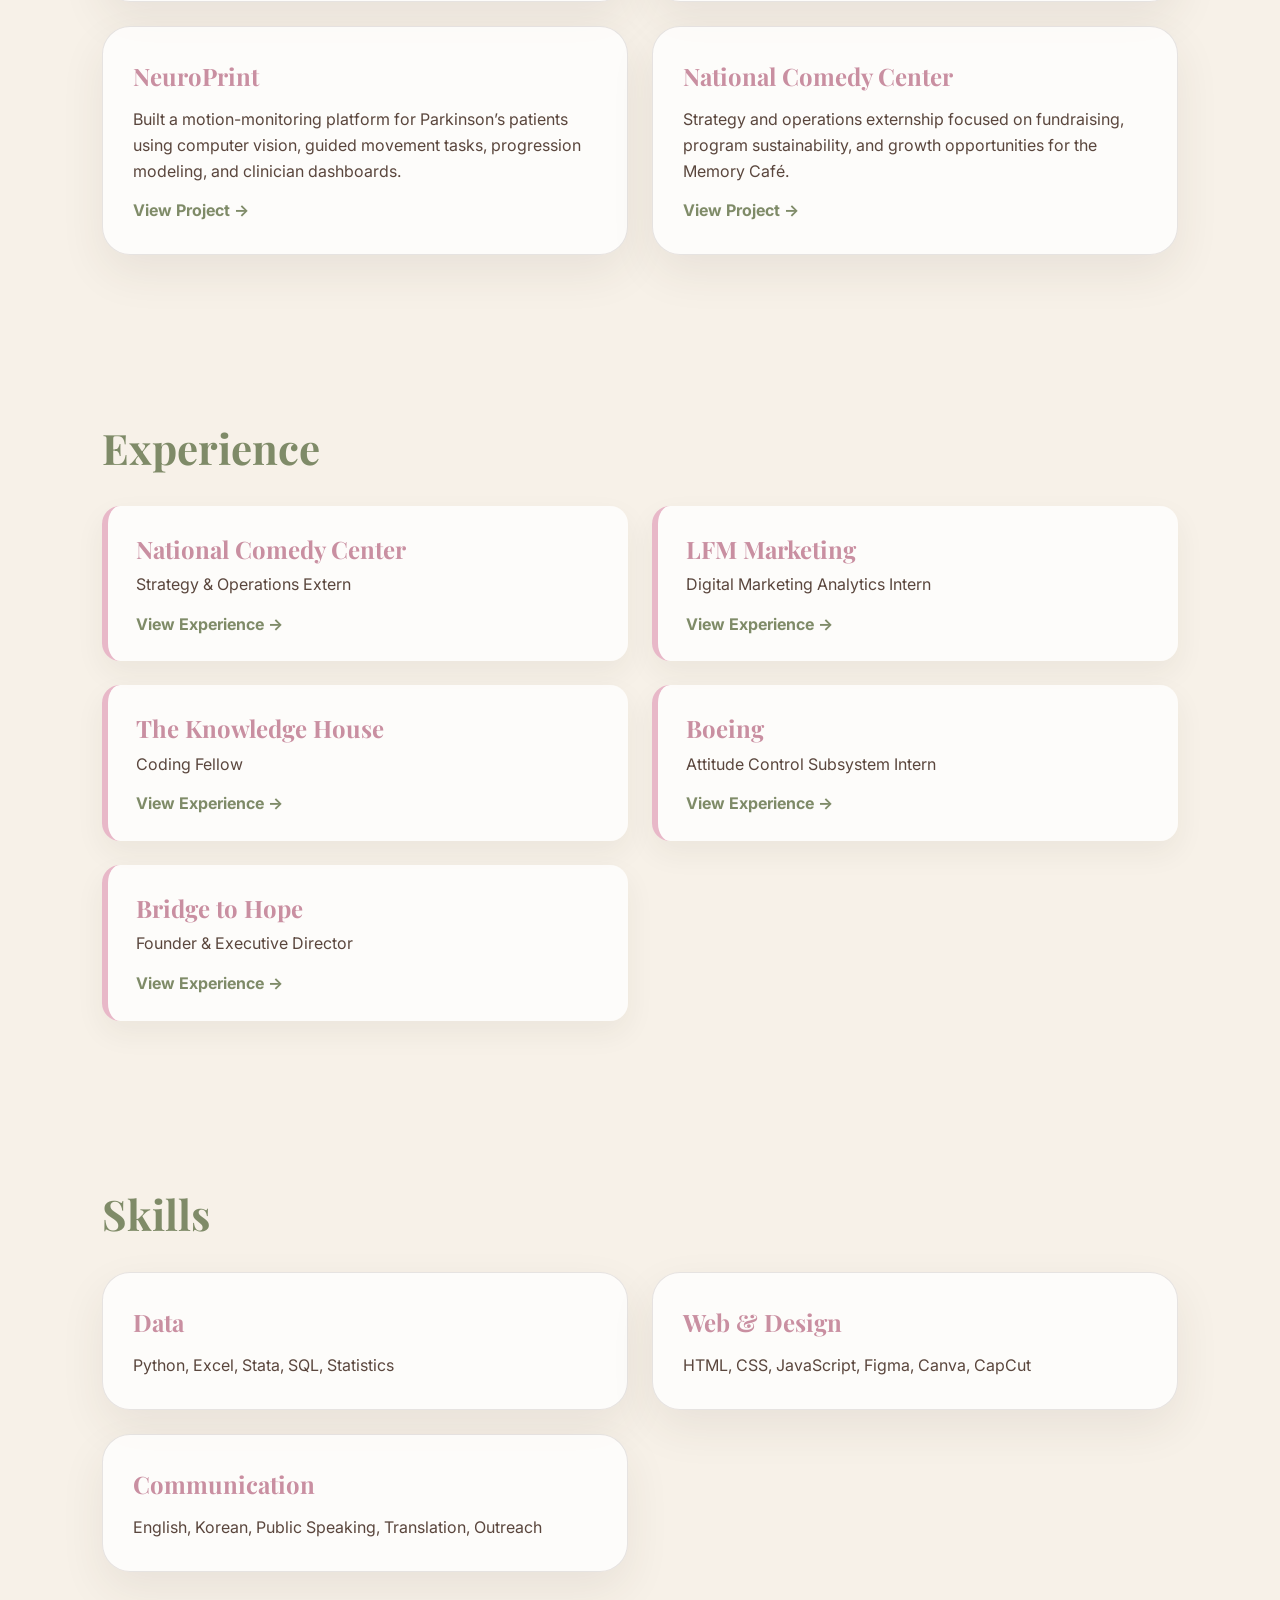
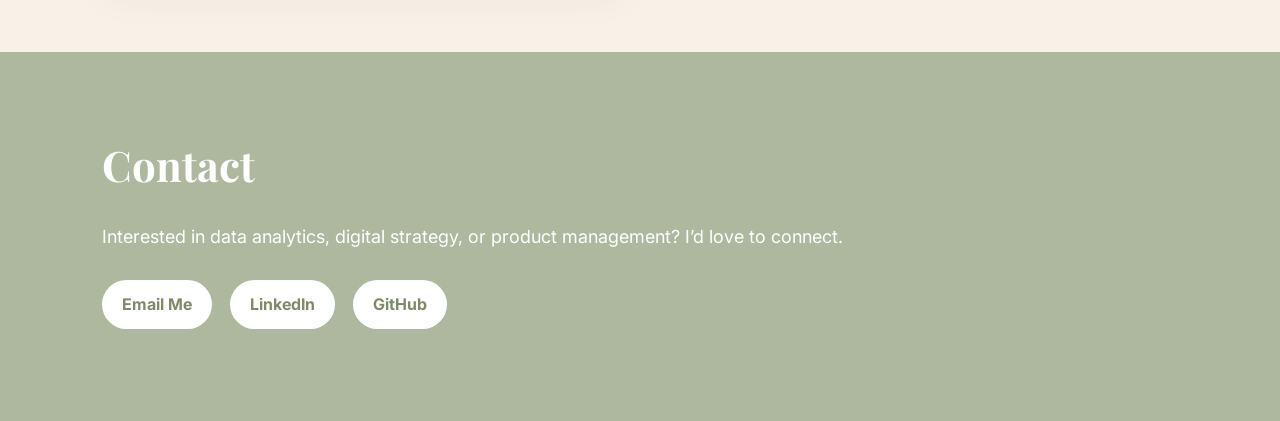
==== commit 231f9f4d: "Add National Comedy Center experiences Added new experience items to the experience section." ====
--- a/index.html
+++ b/index.html
@@ -94,7 +94,16 @@
   <section id="experience">
     <h2>Experience</h2>
 
+    
     <div class="experience-grid">
+      
+<a class="experience-item experience-link"
+   href="experience/ncc-memory-cafe.html">
+  <h3>National Comedy Center</h3>
+  <p>Strategy & Operations Extern</p>
+  <span>View Experience →</span>
+</a>
+
       <a class="experience-item experience-link" href="experience/lfm-marketing.html">
         <h3>LFM Marketing</h3>
         <p>Digital Marketing Analytics Intern</p>
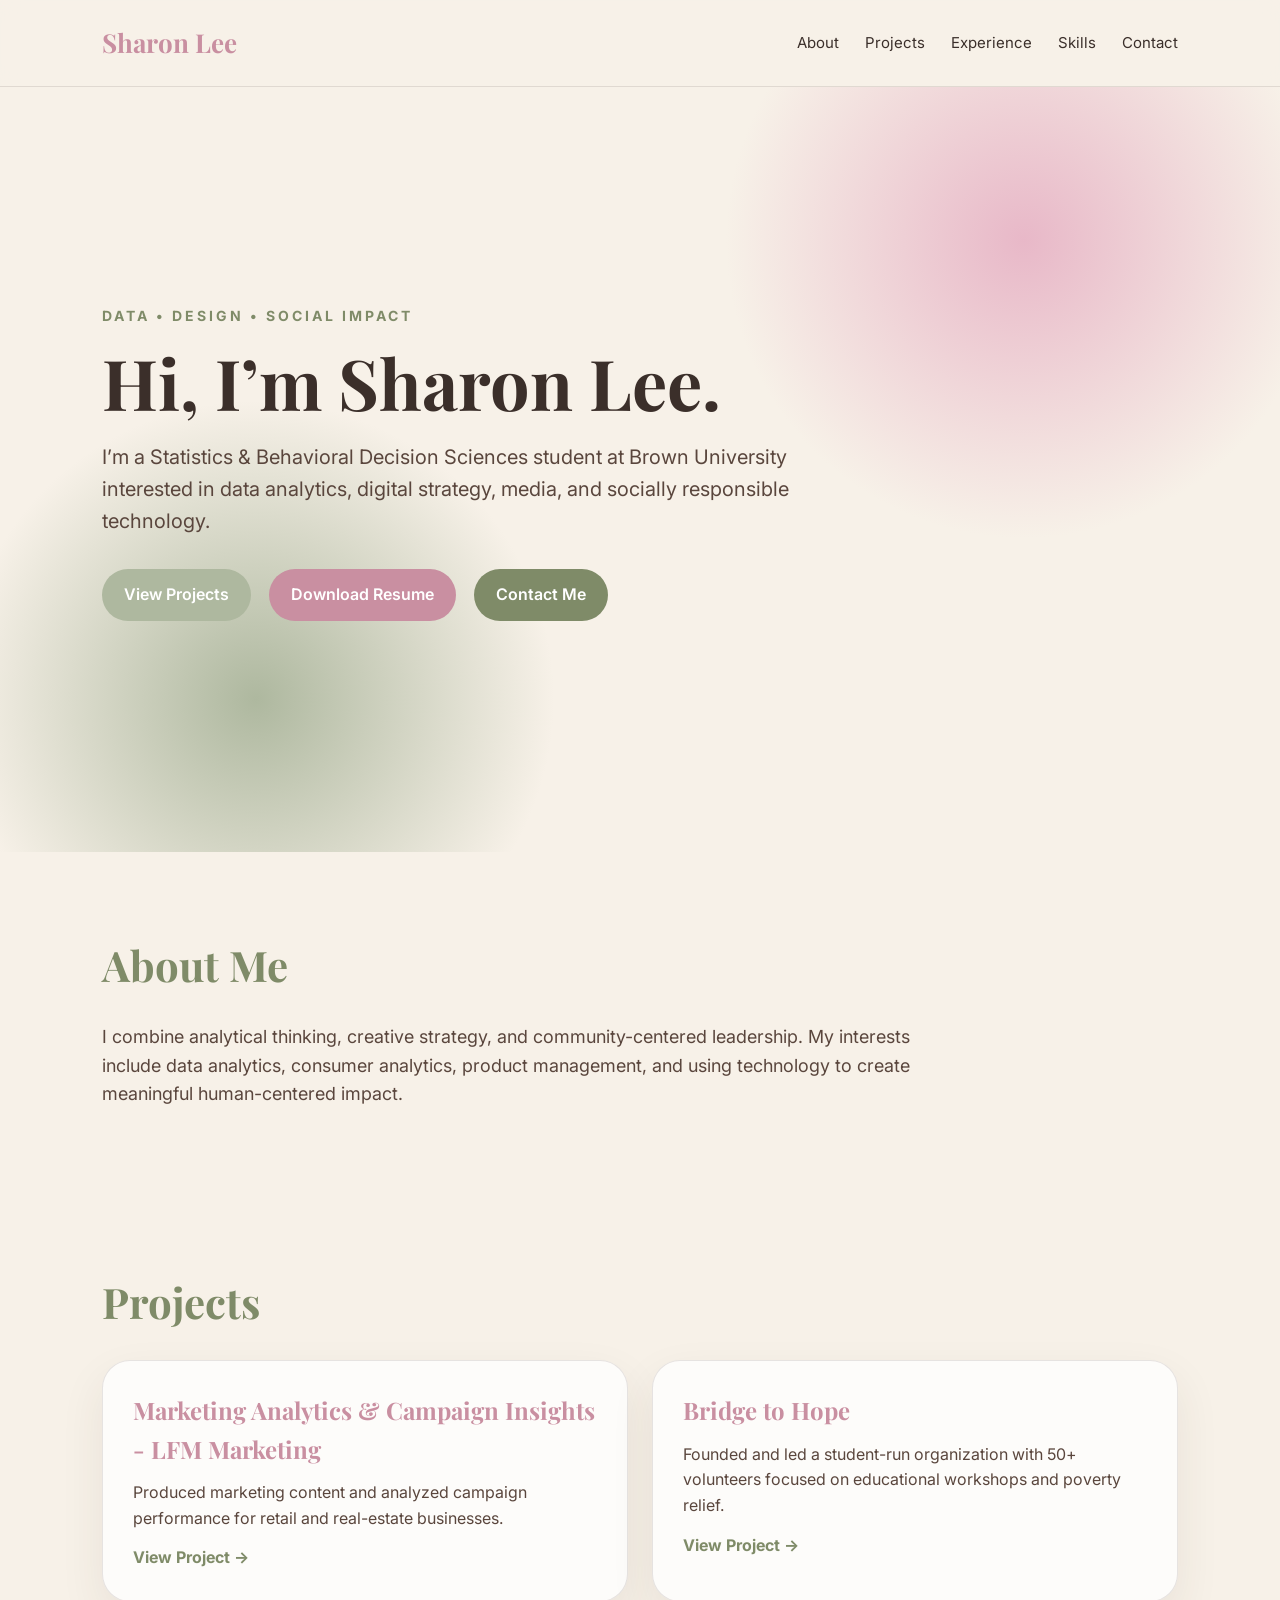
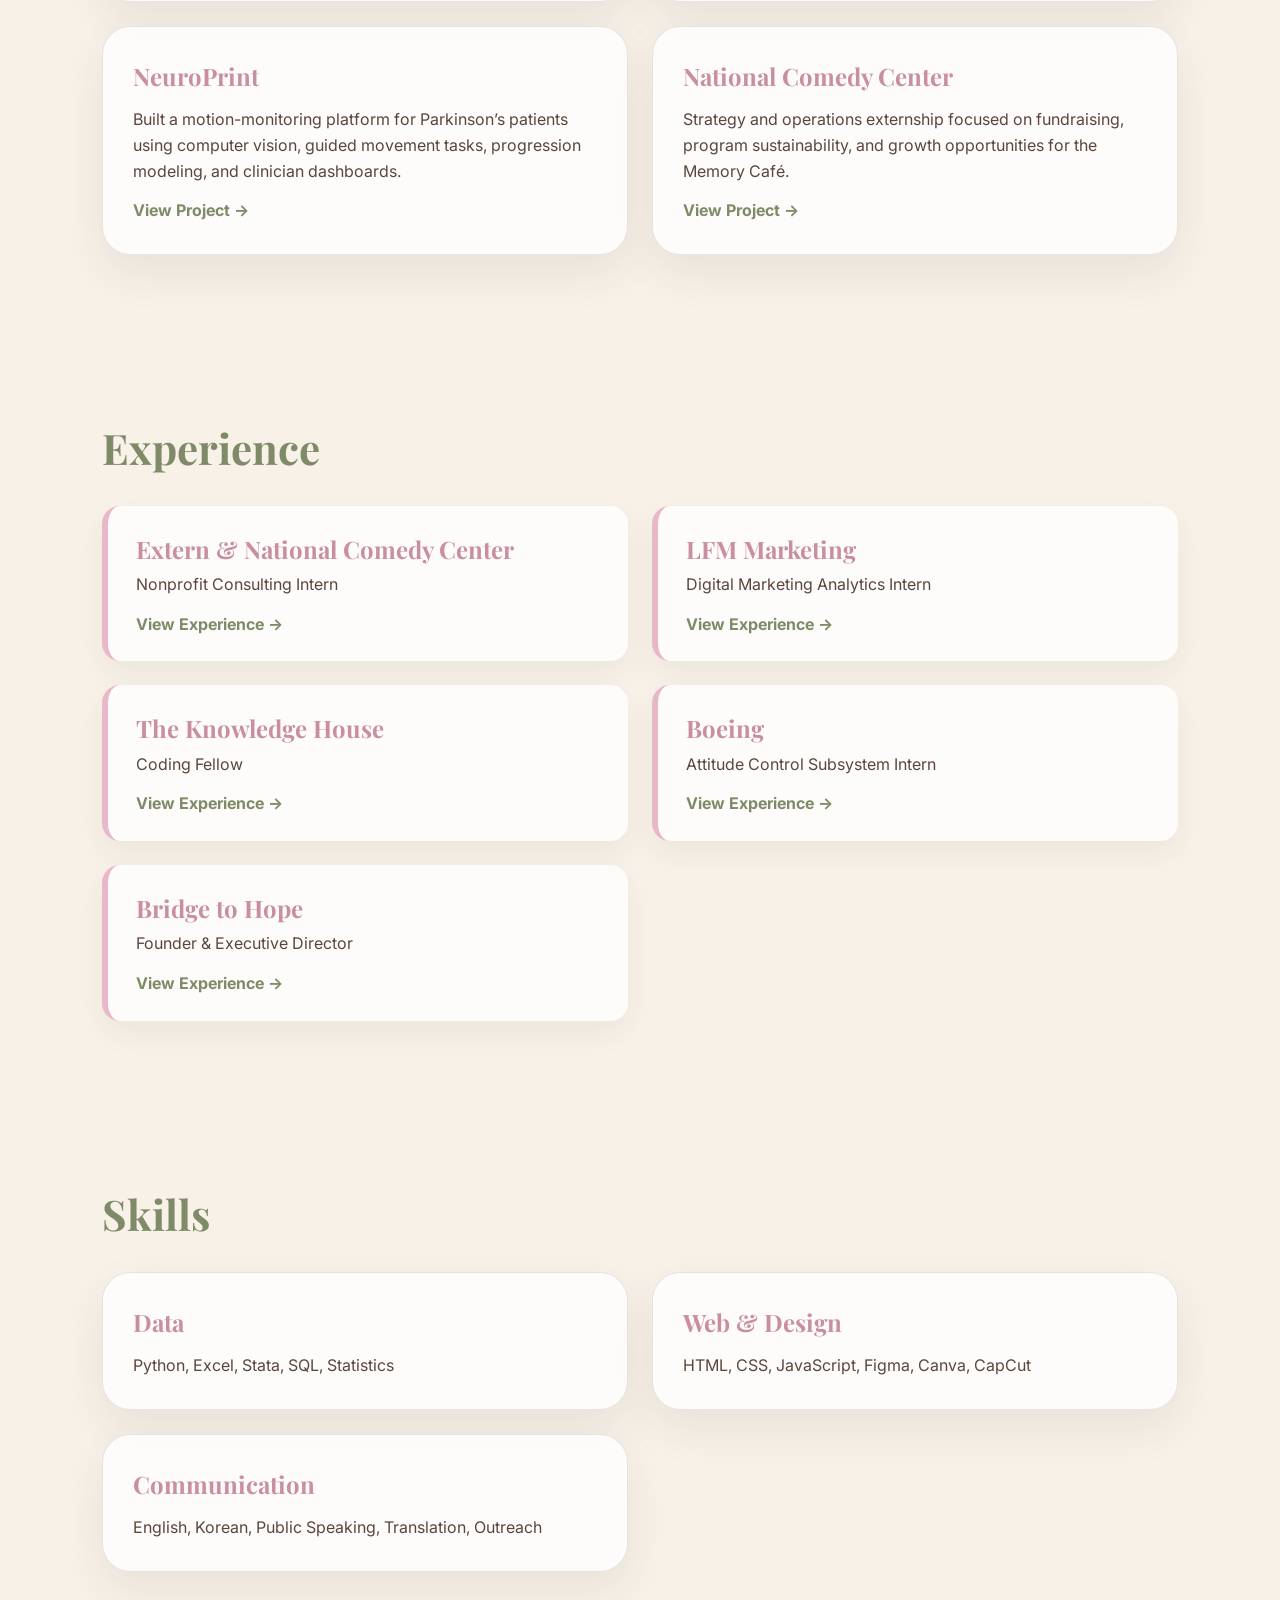
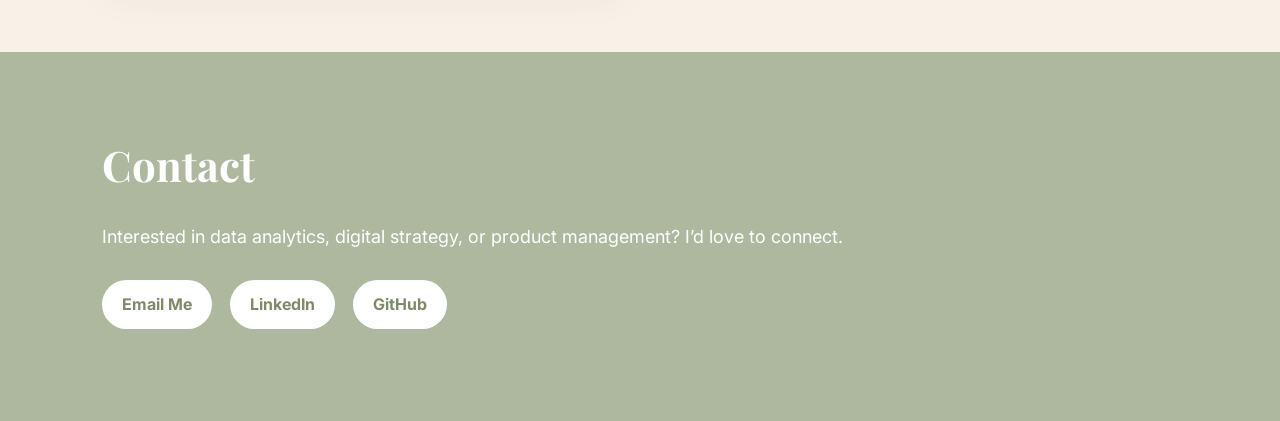
==== commit 70779083: "Update experience item for National Comedy Center" ====
--- a/index.html
+++ b/index.html
@@ -99,8 +99,8 @@
       
 <a class="experience-item experience-link"
    href="experience/ncc-memory-cafe.html">
-  <h3>National Comedy Center</h3>
-  <p>Strategy & Operations Extern</p>
+  <h3>Extern & National Comedy Center</h3>
+  <p>Nonprofit Consulting Intern</p>
   <span>View Experience →</span>
 </a>
 
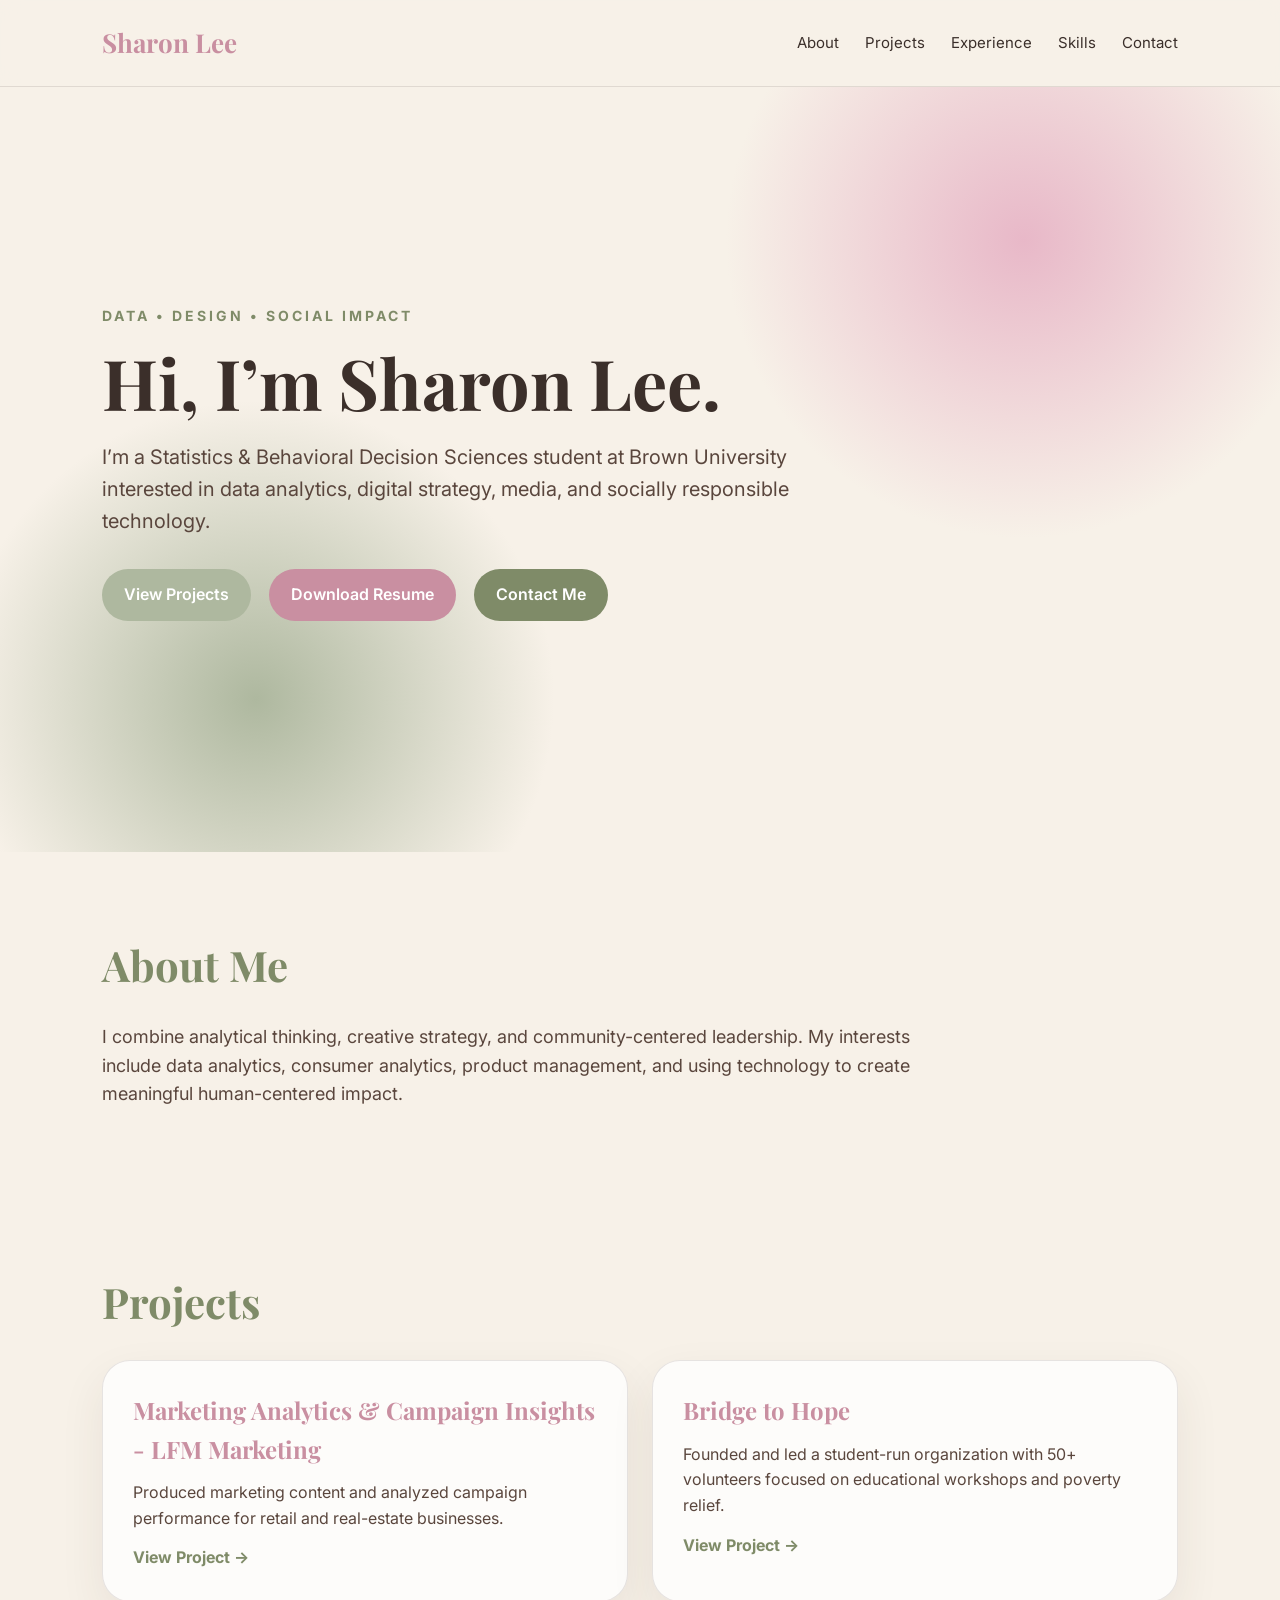
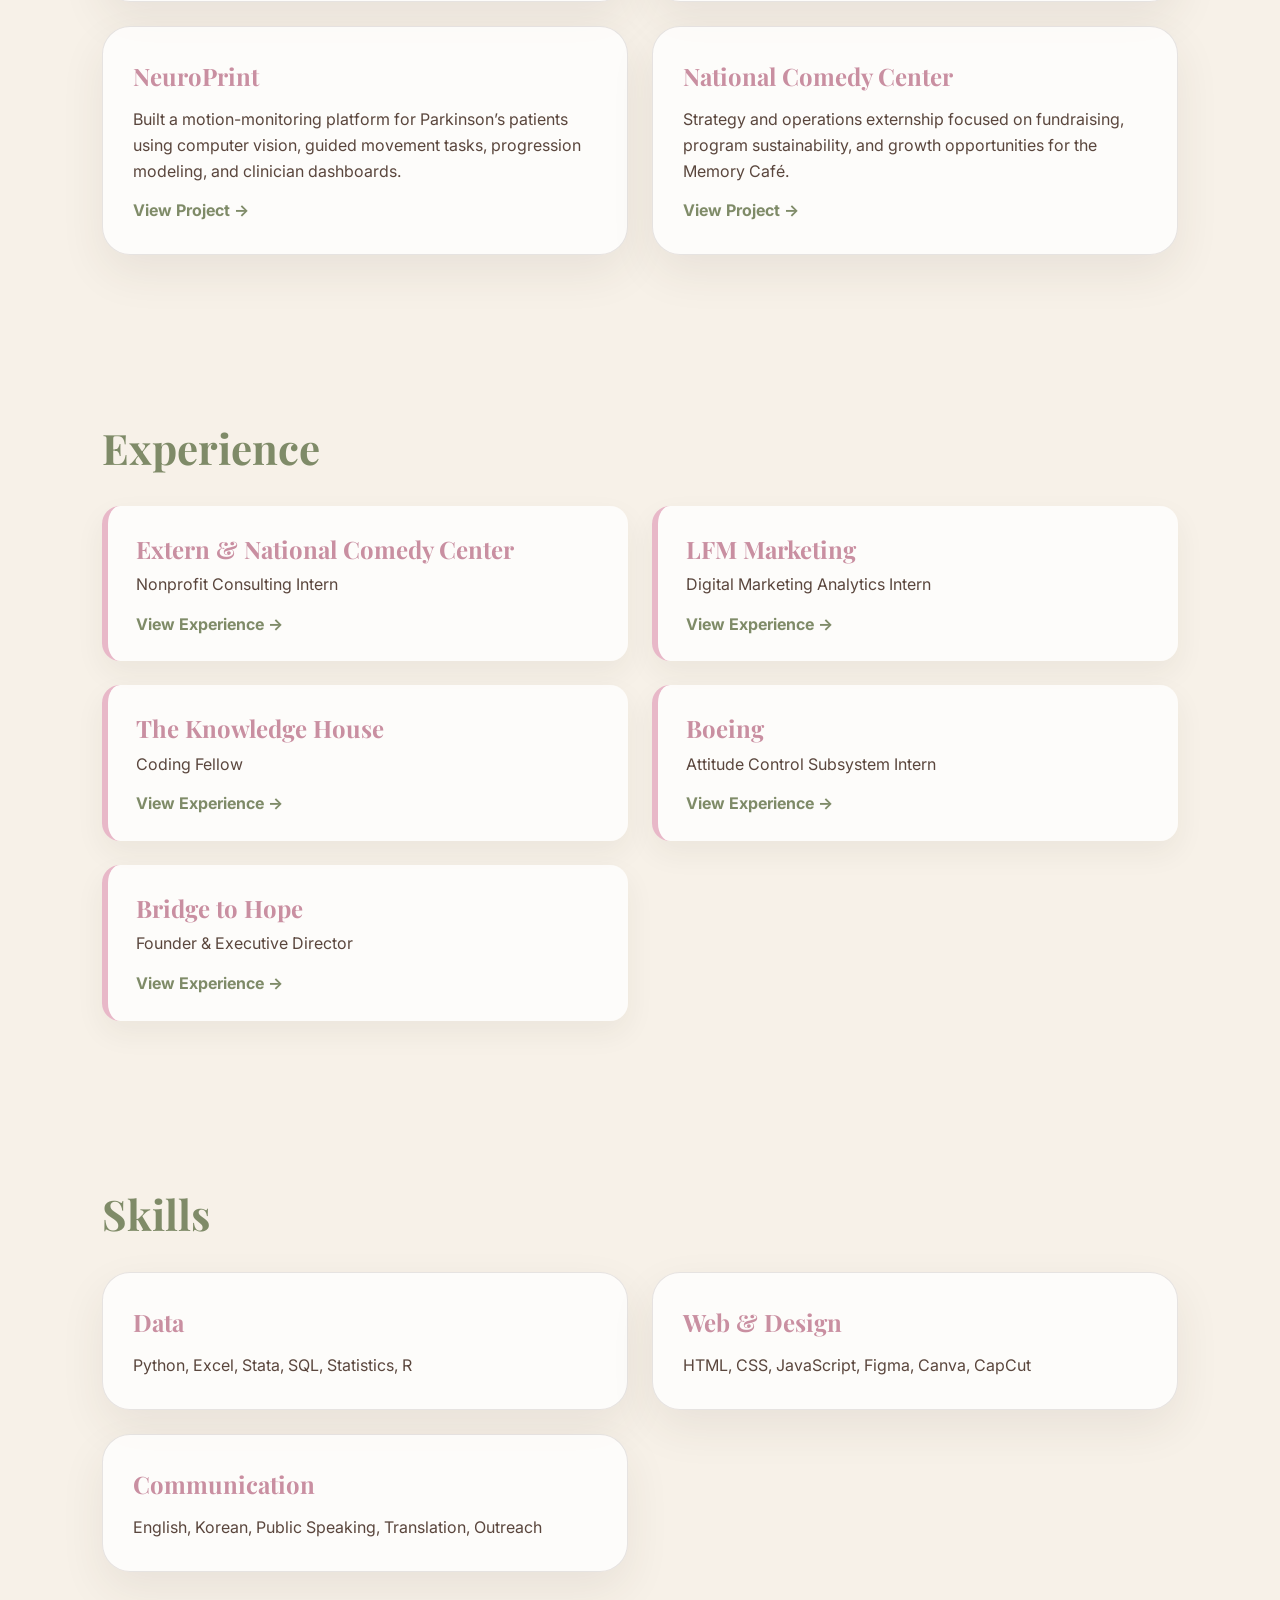
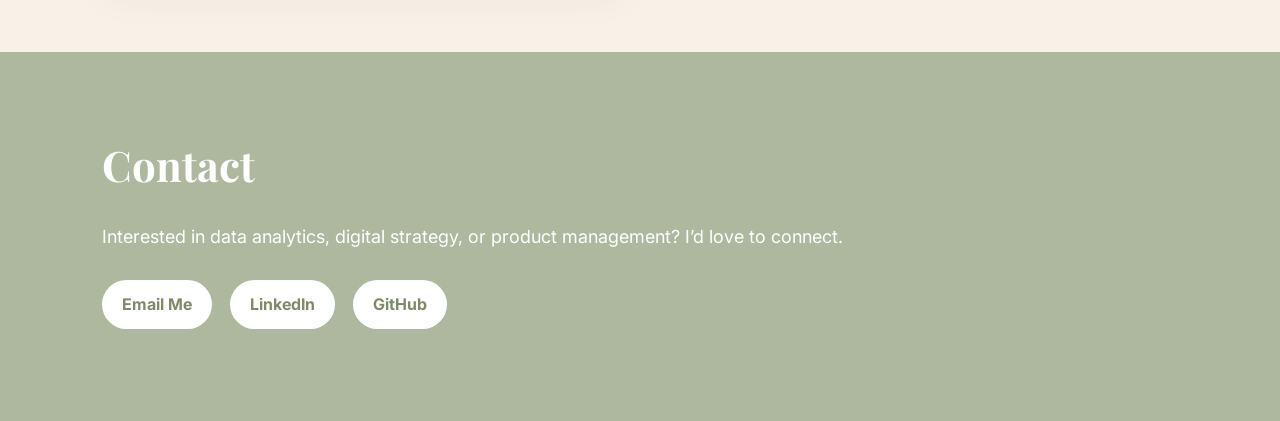
==== commit 0cc71628: "Add R to skills list in index.html" ====
--- a/index.html
+++ b/index.html
@@ -136,7 +136,7 @@
     <div class="skills-grid">
       <div class="card">
         <h3>Data</h3>
-        <p>Python, Excel, Stata, SQL, Statistics</p>
+        <p>Python, Excel, Stata, SQL, Statistics, R</p>
       </div>
 
       <div class="card">
